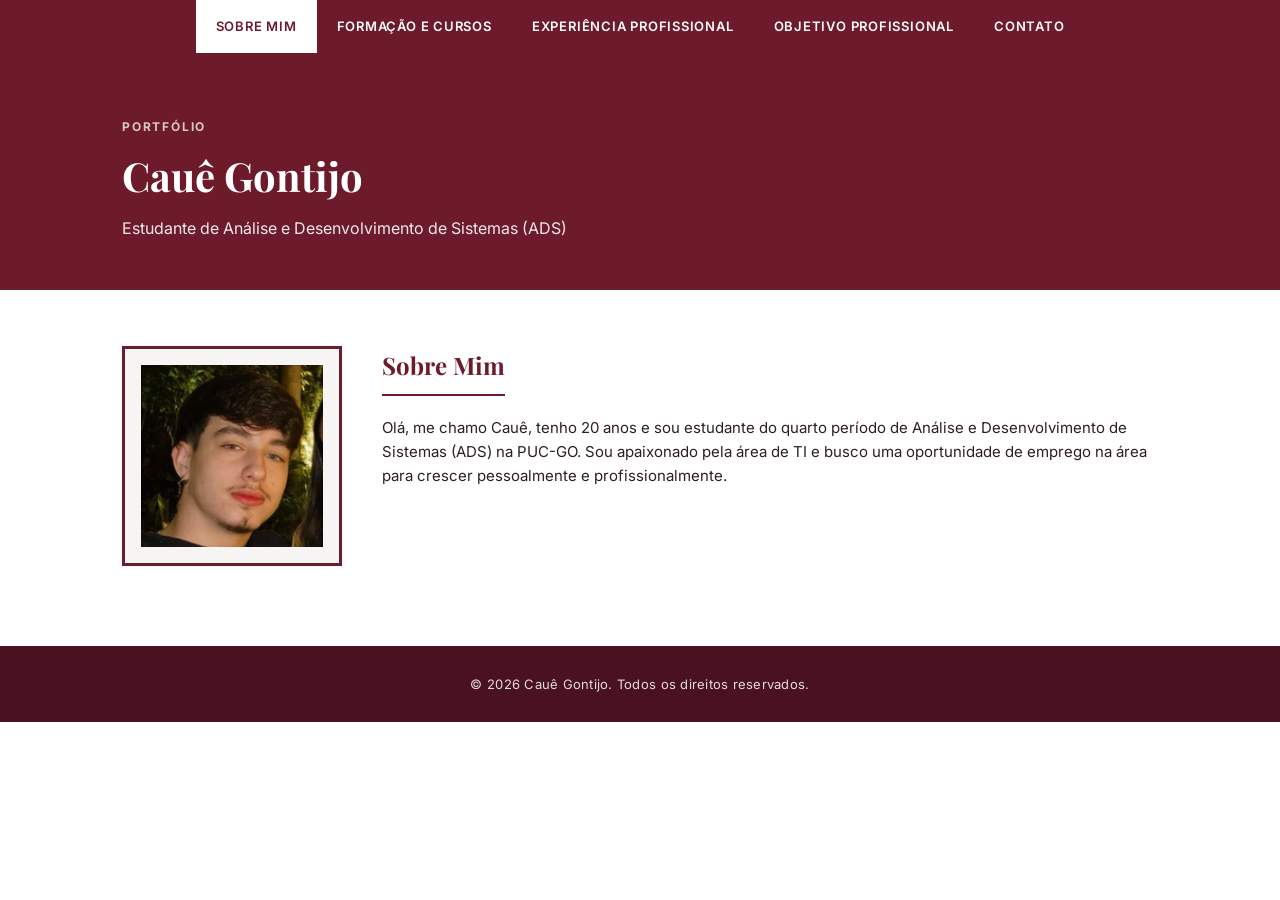
==== index.html @ 658b2174 "Primeira versão do portfólio Site estático com as páginas Sobre Mim, Formação e Cursos, Experiência " ====
<!DOCTYPE html>
<html lang="pt-br">
<head>
  <meta charset="UTF-8">
  <meta name="viewport" content="width=device-width, initial-scale=1.0">
  <title>Cauê Gontijo — Portfólio</title>
  <link rel="preconnect" href="https://fonts.googleapis.com">
  <link href="https://fonts.googleapis.com/css2?family=Playfair+Display:wght@600;700&family=Inter:wght@400;500;600;700&display=swap" rel="stylesheet">
  <link rel="stylesheet" href="css/style.css">
</head>
<body data-page="sobre">

  <header class="site-header">
    <nav class="nav-bar">
      <ul class="nav-menu">
        <li><a href="index.html" data-page="sobre">Sobre Mim</a></li>
        <li><a href="formacao.html" data-page="formacao">Formação e Cursos</a></li>
        <li><a href="experiencia.html" data-page="experiencia">Experiência Profissional</a></li>
        <li><a href="objetivo.html" data-page="objetivo">Objetivo Profissional</a></li>
        <li><a href="contato.html" data-page="contato">Contato</a></li>
      </ul>
    </nav>
  </header>

  <section class="page-hero">
    <div class="container">
      <span class="eyebrow">Portfólio</span>
      <h1 data-nome>Cauê Gontijo</h1>
      <p class="lead" id="hero-cargo"></p>
    </div>
  </section>

  <main>
    <div class="container">
      <section>
        <div class="about-layout">
          <div class="photo-frame" id="foto-frame">Sua foto aqui</div>
          <div>
            <h2 class="section-title">Sobre Mim</h2>
            <p class="card-desc" id="sobre-texto"></p>
          </div>
        </div>
      </section>
    </div>
  </main>

  <footer class="site-footer">
    <div class="container">
      &copy; <span id="year"></span> <span data-nome>Cauê Gontijo</span>. Todos os direitos reservados.
    </div>
  </footer>

  <script src="js/data.js"></script>
  <script src="js/main.js"></script>
</body>
</html>
---- css/style.css ----
/* ---------------------------------------------------------------------- */
/* Reset & variáveis                                                      */
/* ---------------------------------------------------------------------- */
:root {
  --vinho: #6d1b2b;
  --vinho-escuro: #4a1220;
  --vinho-claro: #8f3245;
  --branco: #ffffff;
  --off-white: #f7f4f4;
  --cinza-texto: #2b1f21;
  --cinza-medio: #6b5d5f;
  --borda: #e4dcdd;
}

* {
  margin: 0;
  padding: 0;
  box-sizing: border-box;
}

html {
  scroll-behavior: smooth;
}

body {
  font-family: "Inter", "Segoe UI", Arial, sans-serif;
  color: var(--cinza-texto);
  background: var(--branco);
  line-height: 1.6;
}

h1, h2, h3 {
  font-family: "Playfair Display", Georgia, serif;
}

a {
  color: inherit;
  text-decoration: none;
}

img {
  max-width: 100%;
  display: block;
}

.container {
  max-width: 1100px;
  margin: 0 auto;
  padding: 0 32px;
}

/* ---------------------------------------------------------------------- */
/* Header / Navegação                                                    */
/* ---------------------------------------------------------------------- */
.site-header {
  position: sticky;
  top: 0;
  z-index: 100;
}

.nav-bar {
  background: var(--vinho);
}

.nav-menu {
  list-style: none;
  display: flex;
  justify-content: center;
  flex-wrap: wrap;
  max-width: 1100px;
  margin: 0 auto;
}

.nav-menu a {
  display: block;
  padding: 16px 20px;
  font-size: 13px;
  font-weight: 600;
  text-transform: uppercase;
  letter-spacing: 0.06em;
  color: var(--branco);
  transition: background 0.15s ease, color 0.15s ease;
}

.nav-menu a:hover {
  background: var(--vinho-escuro);
}

.nav-menu a.active {
  background: var(--branco);
  color: var(--vinho);
}

/* ---------------------------------------------------------------------- */
/* Hero / seções gerais                                                   */
/* ---------------------------------------------------------------------- */
.page-hero {
  background: var(--vinho);
  color: var(--branco);
  padding: 64px 0 48px;
}

.page-hero .container {
  display: flex;
  flex-direction: column;
  gap: 8px;
}

.eyebrow {
  text-transform: uppercase;
  letter-spacing: 0.15em;
  font-size: 12px;
  font-weight: 700;
  color: rgba(255, 255, 255, 0.75);
}

.page-hero h1 {
  font-size: 40px;
  font-weight: 700;
}

.page-hero p.lead {
  max-width: 640px;
  color: rgba(255, 255, 255, 0.9);
  font-size: 16px;
}

main {
  padding: 56px 0 80px;
}

section + section {
  margin-top: 48px;
}

.section-title {
  font-size: 24px;
  font-weight: 700;
  color: var(--vinho);
  margin-bottom: 20px;
  padding-bottom: 10px;
  border-bottom: 2px solid var(--vinho);
  display: inline-block;
}

/* ---------------------------------------------------------------------- */
/* Cards quadrados                                                        */
/* ---------------------------------------------------------------------- */
.card {
  background: var(--off-white);
  border: 1px solid var(--borda);
  border-left: 4px solid var(--vinho);
  padding: 24px;
}

.card + .card {
  margin-top: 16px;
}

.card-title {
  font-size: 17px;
  font-weight: 700;
  color: var(--vinho-escuro);
}

.card-meta {
  font-size: 13px;
  color: var(--cinza-medio);
  text-transform: uppercase;
  letter-spacing: 0.04em;
  margin: 4px 0 10px;
}

.card-desc {
  font-size: 15px;
  color: var(--cinza-texto);
}

.grid {
  display: grid;
  grid-template-columns: repeat(auto-fit, minmax(220px, 1fr));
  gap: 16px;
}

/* ---------------------------------------------------------------------- */
/* Sobre mim - foto                                                       */
/* ---------------------------------------------------------------------- */
.about-layout {
  display: grid;
  grid-template-columns: 220px 1fr;
  gap: 40px;
  align-items: start;
}

.photo-frame {
  width: 220px;
  height: 220px;
  background: var(--off-white);
  border: 3px solid var(--vinho);
  display: flex;
  align-items: center;
  justify-content: center;
  color: var(--vinho);
  font-size: 13px;
  text-align: center;
  text-transform: uppercase;
  letter-spacing: 0.05em;
  padding: 16px;
  overflow: hidden;
}

.photo-frame img {
  width: 100%;
  height: 100%;
  object-fit: cover;
}

/* ---------------------------------------------------------------------- */
/* Skills / tags                                                          */
/* ---------------------------------------------------------------------- */
.tag-list {
  display: flex;
  flex-wrap: wrap;
  gap: 10px;
  margin-top: 16px;
}

.tag {
  background: var(--vinho);
  color: var(--branco);
  font-size: 13px;
  font-weight: 600;
  padding: 8px 16px;
  letter-spacing: 0.03em;
}

/* ---------------------------------------------------------------------- */
/* Contato                                                                 */
/* ---------------------------------------------------------------------- */
.contact-block {
  max-width: 560px;
}

.contact-info-list {
  list-style: none;
}

.contact-info-list li {
  padding: 16px 0;
  border-bottom: 1px solid var(--borda);
}

.contact-info-list .label {
  display: block;
  font-size: 12px;
  text-transform: uppercase;
  letter-spacing: 0.08em;
  color: var(--vinho);
  font-weight: 700;
  margin-bottom: 4px;
}

/* ---------------------------------------------------------------------- */
/* Footer                                                                  */
/* ---------------------------------------------------------------------- */
.site-footer {
  background: var(--vinho-escuro);
  color: rgba(255, 255, 255, 0.85);
  padding: 28px 0;
  text-align: center;
  font-size: 13px;
  letter-spacing: 0.02em;
}

/* ---------------------------------------------------------------------- */
/* Responsivo                                                             */
/* ---------------------------------------------------------------------- */
@media (max-width: 720px) {
  .about-layout {
    grid-template-columns: 1fr;
  }

  .photo-frame {
    width: 160px;
    height: 160px;
  }

  .page-hero h1 {
    font-size: 30px;
  }
}
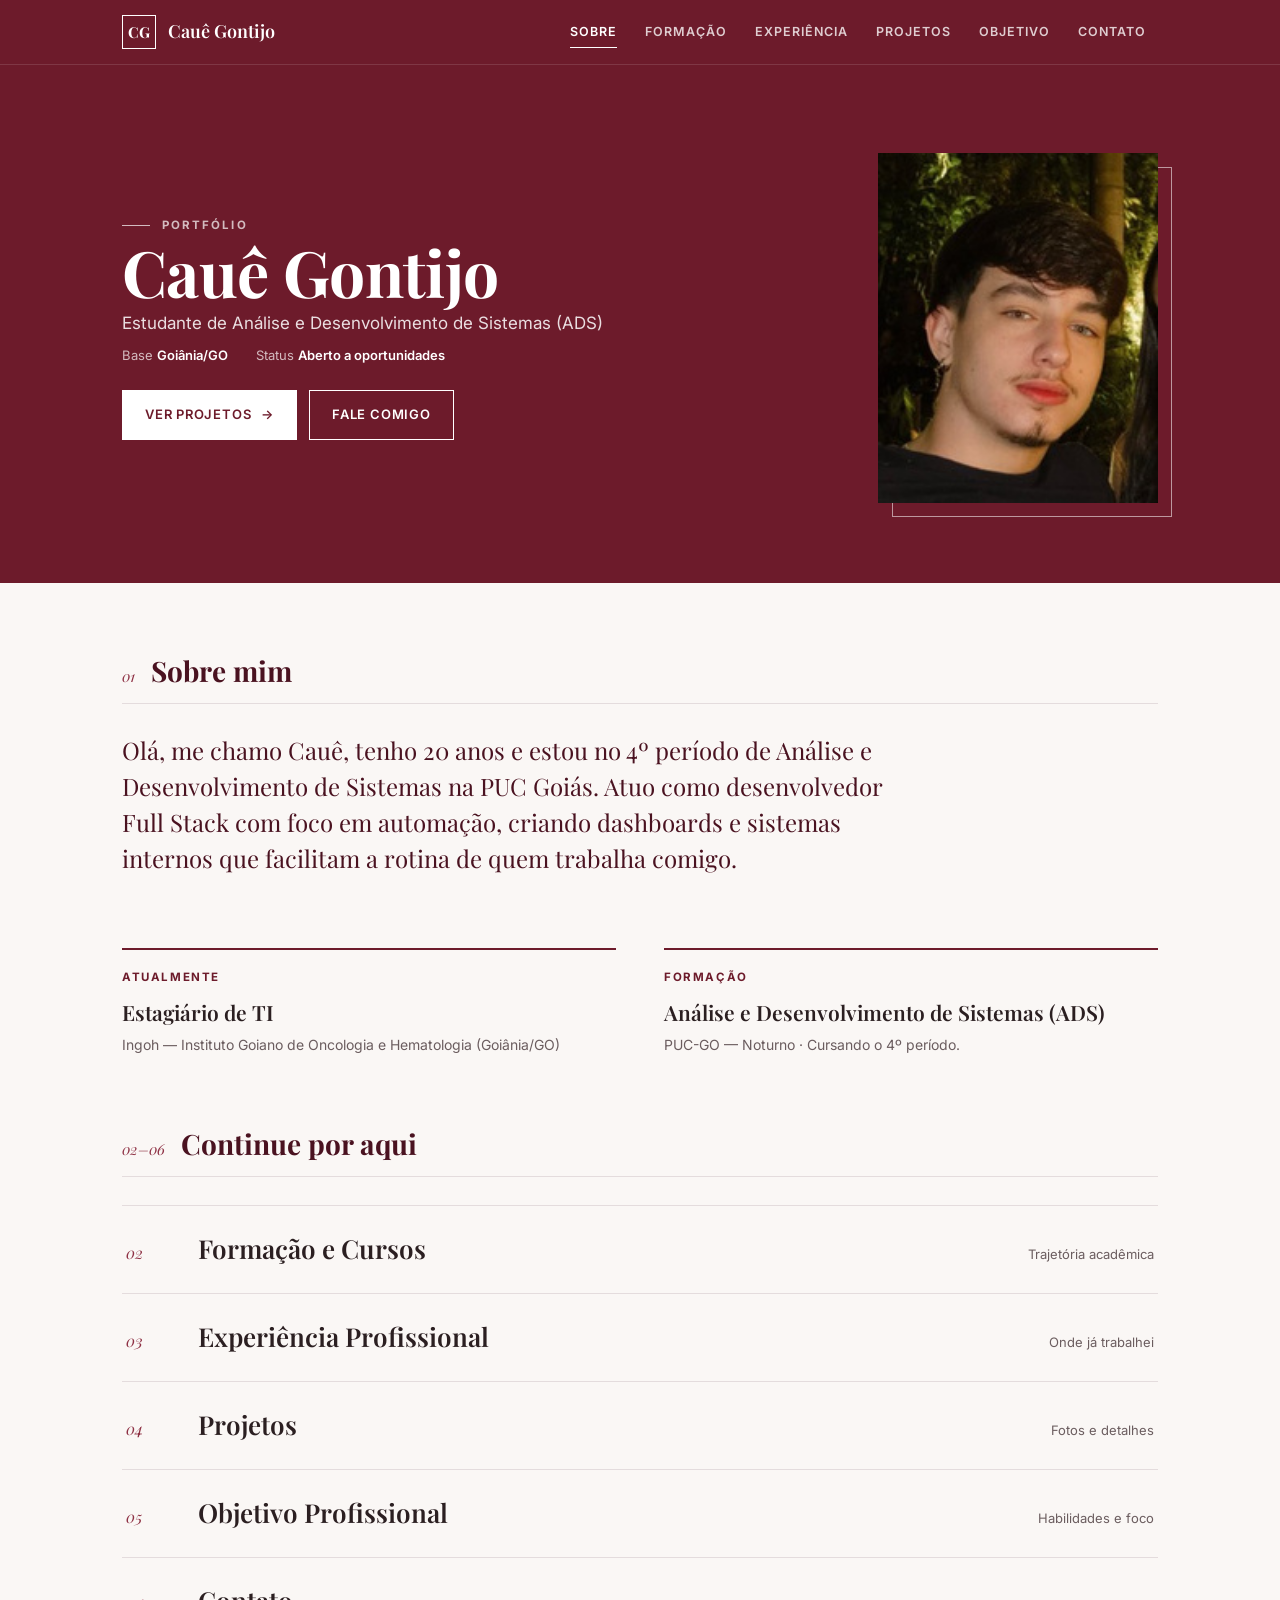
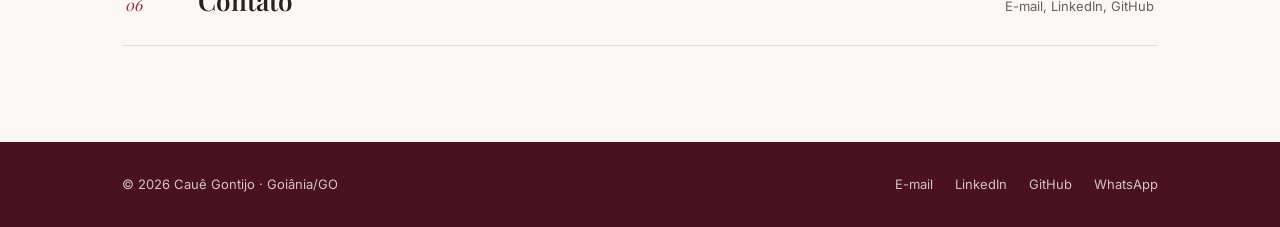
==== commit e855e681: "Novo visual do portfólio e página de projetos - Redesenho de todas as páginas com layout editorial e" ====
--- a/index.html
+++ b/index.html
@@ -4,49 +4,88 @@
   <meta charset="UTF-8">
   <meta name="viewport" content="width=device-width, initial-scale=1.0">
   <title>Cauê Gontijo — Portfólio</title>
+  <meta name="description" content="Portfólio de Cauê Gontijo, estudante de Análise e Desenvolvimento de Sistemas em Goiânia/GO.">
   <link rel="preconnect" href="https://fonts.googleapis.com">
-  <link href="https://fonts.googleapis.com/css2?family=Playfair+Display:wght@600;700&family=Inter:wght@400;500;600;700&display=swap" rel="stylesheet">
+  <link rel="preconnect" href="https://fonts.gstatic.com" crossorigin>
+  <link href="https://fonts.googleapis.com/css2?family=Playfair+Display:ital,wght@0,600;0,700;1,600&family=Inter:wght@400;500;600;700&display=swap" rel="stylesheet">
   <link rel="stylesheet" href="css/style.css">
 </head>
 <body data-page="sobre">
 
   <header class="site-header">
-    <nav class="nav-bar">
-      <ul class="nav-menu">
-        <li><a href="index.html" data-page="sobre">Sobre Mim</a></li>
-        <li><a href="formacao.html" data-page="formacao">Formação e Cursos</a></li>
-        <li><a href="experiencia.html" data-page="experiencia">Experiência Profissional</a></li>
-        <li><a href="objetivo.html" data-page="objetivo">Objetivo Profissional</a></li>
-        <li><a href="contato.html" data-page="contato">Contato</a></li>
-      </ul>
-    </nav>
+    <div class="header-inner">
+      <a href="index.html" class="brand">
+        <span class="brand-mark">CG</span>
+        <span class="brand-name" data-nome>Cauê Gontijo</span>
+      </a>
+      <button type="button" class="nav-toggle" aria-expanded="false" aria-controls="nav-menu">Menu</button>
+      <nav class="nav-bar" aria-label="Principal">
+        <ul class="nav-menu" id="nav-menu">
+          <li><a href="index.html" data-page="sobre">Sobre</a></li>
+          <li><a href="formacao.html" data-page="formacao">Formação</a></li>
+          <li><a href="experiencia.html" data-page="experiencia">Experiência</a></li>
+          <li><a href="projetos.html" data-page="projetos">Projetos</a></li>
+          <li><a href="objetivo.html" data-page="objetivo">Objetivo</a></li>
+          <li><a href="contato.html" data-page="contato">Contato</a></li>
+        </ul>
+      </nav>
+    </div>
   </header>
 
-  <section class="page-hero">
+  <section class="page-hero hero-home">
     <div class="container">
-      <span class="eyebrow">Portfólio</span>
-      <h1 data-nome>Cauê Gontijo</h1>
-      <p class="lead" id="hero-cargo"></p>
+      <div>
+        <span class="eyebrow">Portfólio</span>
+        <h1 data-nome>Cauê Gontijo</h1>
+        <p class="lead" id="hero-cargo"></p>
+        <div class="hero-meta">
+          <span>Base <strong id="hero-local">Goiânia/GO</strong></span>
+          <span>Status <strong>Aberto a oportunidades</strong></span>
+        </div>
+        <div class="hero-actions">
+          <a href="projetos.html" class="btn btn-solid">Ver projetos <span class="arrow">&rarr;</span></a>
+          <a href="contato.html" class="btn btn-ghost">Fale comigo</a>
+        </div>
+      </div>
+      <div class="photo-frame" id="foto-frame">Sua foto aqui</div>
     </div>
   </section>
 
   <main>
     <div class="container">
       <section>
-        <div class="about-layout">
-          <div class="photo-frame" id="foto-frame">Sua foto aqui</div>
-          <div>
-            <h2 class="section-title">Sobre Mim</h2>
-            <p class="card-desc" id="sobre-texto"></p>
-          </div>
+        <div class="section-head">
+          <span class="section-num">01</span>
+          <h2 class="section-title">Sobre mim</h2>
         </div>
+        <p class="prose-lg" id="sobre-texto"></p>
+      </section>
+
+      <section class="home-intro">
+        <div class="fact" id="resumo-atual"></div>
+        <div class="fact" id="resumo-formacao"></div>
+      </section>
+
+      <section>
+        <div class="section-head">
+          <span class="section-num">02–06</span>
+          <h2 class="section-title">Continue por aqui</h2>
+        </div>
+        <ul class="page-index">
+          <li><a href="formacao.html"><span class="idx">02</span><span class="name">Formação e Cursos</span><span class="hint">Trajetória acadêmica</span></a></li>
+          <li><a href="experiencia.html"><span class="idx">03</span><span class="name">Experiência Profissional</span><span class="hint">Onde já trabalhei</span></a></li>
+          <li><a href="projetos.html"><span class="idx">04</span><span class="name">Projetos</span><span class="hint">Fotos e detalhes</span></a></li>
+          <li><a href="objetivo.html"><span class="idx">05</span><span class="name">Objetivo Profissional</span><span class="hint">Habilidades e foco</span></a></li>
+          <li><a href="contato.html"><span class="idx">06</span><span class="name">Contato</span><span class="hint">E-mail, LinkedIn, GitHub</span></a></li>
+        </ul>
       </section>
     </div>
   </main>
 
   <footer class="site-footer">
     <div class="container">
-      &copy; <span id="year"></span> <span data-nome>Cauê Gontijo</span>. Todos os direitos reservados.
+      <span>&copy; <span id="year"></span> <span data-nome>Cauê Gontijo</span> &middot; Goiânia/GO</span>
+      <ul class="footer-links" id="footer-links"></ul>
     </div>
   </footer>
 
--- a/css/style.css
+++ b/css/style.css
@@ -6,10 +6,15 @@
   --vinho-escuro: #4a1220;
   --vinho-claro: #8f3245;
   --branco: #ffffff;
-  --off-white: #f7f4f4;
+  --papel: #faf7f5;
+  --off-white: #f3eeec;
   --cinza-texto: #2b1f21;
   --cinza-medio: #6b5d5f;
   --borda: #e4dcdd;
+  --escuro: #160b0e;
+
+  --serif: "Playfair Display", Georgia, serif;
+  --sans: "Inter", "Segoe UI", Arial, sans-serif;
 }
 
 * {
@@ -23,14 +28,20 @@
 }
 
 body {
-  font-family: "Inter", "Segoe UI", Arial, sans-serif;
+  font-family: var(--sans);
   color: var(--cinza-texto);
-  background: var(--branco);
-  line-height: 1.6;
+  background: var(--papel);
+  line-height: 1.65;
+  -webkit-font-smoothing: antialiased;
+}
+
+body.no-scroll {
+  overflow: hidden;
 }
 
 h1, h2, h3 {
-  font-family: "Playfair Display", Georgia, serif;
+  font-family: var(--serif);
+  line-height: 1.15;
 }
 
 a {
@@ -41,6 +52,21 @@
 img {
   max-width: 100%;
   display: block;
+}
+
+button {
+  font: inherit;
+  cursor: pointer;
+}
+
+::selection {
+  background: var(--vinho);
+  color: var(--branco);
+}
+
+:focus-visible {
+  outline: 2px solid var(--vinho-claro);
+  outline-offset: 3px;
 }
 
 .container {
@@ -56,236 +82,1158 @@
   position: sticky;
   top: 0;
   z-index: 100;
-}
-
-.nav-bar {
   background: var(--vinho);
+  border-bottom: 1px solid rgba(255, 255, 255, 0.12);
+}
+
+.header-inner {
+  max-width: 1100px;
+  margin: 0 auto;
+  padding: 0 32px;
+  display: flex;
+  align-items: center;
+  justify-content: space-between;
+  gap: 24px;
+  min-height: 64px;
+}
+
+.brand {
+  display: flex;
+  align-items: center;
+  gap: 12px;
+  color: var(--branco);
+}
+
+.brand-mark {
+  width: 34px;
+  height: 34px;
+  border: 1.5px solid var(--branco);
+  display: grid;
+  place-items: center;
+  font-family: var(--serif);
+  font-size: 15px;
+  font-weight: 700;
+  letter-spacing: 0.02em;
+}
+
+.brand-name {
+  font-family: var(--serif);
+  font-size: 18px;
+  font-weight: 600;
 }
 
 .nav-menu {
   list-style: none;
   display: flex;
-  justify-content: center;
+  gap: 4px;
+}
+
+.nav-menu a {
+  position: relative;
+  display: block;
+  padding: 20px 12px;
+  font-size: 12.5px;
+  font-weight: 600;
+  text-transform: uppercase;
+  letter-spacing: 0.08em;
+  color: rgba(255, 255, 255, 0.78);
+  transition: color 0.15s ease;
+}
+
+.nav-menu a::after {
+  content: "";
+  position: absolute;
+  left: 12px;
+  right: 12px;
+  bottom: 14px;
+  height: 1.5px;
+  background: var(--branco);
+  transform: scaleX(0);
+  transform-origin: left;
+  transition: transform 0.2s ease;
+}
+
+.nav-menu a:hover,
+.nav-menu a.active {
+  color: var(--branco);
+}
+
+.nav-menu a:hover::after,
+.nav-menu a.active::after {
+  transform: scaleX(1);
+}
+
+.nav-toggle {
+  display: none;
+  background: none;
+  border: 1px solid rgba(255, 255, 255, 0.5);
+  color: var(--branco);
+  font-size: 12px;
+  font-weight: 600;
+  letter-spacing: 0.1em;
+  text-transform: uppercase;
+  padding: 8px 14px;
+}
+
+/* ---------------------------------------------------------------------- */
+/* Hero                                                                   */
+/* ---------------------------------------------------------------------- */
+.page-hero {
+  background: var(--vinho);
+  color: var(--branco);
+  padding: 72px 0 56px;
+}
+
+.page-hero .container {
+  display: flex;
+  flex-direction: column;
+  gap: 12px;
+}
+
+.eyebrow {
+  display: flex;
+  align-items: center;
+  gap: 12px;
+  text-transform: uppercase;
+  letter-spacing: 0.18em;
+  font-size: 11.5px;
+  font-weight: 700;
+  color: rgba(255, 255, 255, 0.7);
+}
+
+.eyebrow::before {
+  content: "";
+  width: 28px;
+  height: 1px;
+  background: currentColor;
+}
+
+.page-hero h1 {
+  font-size: 46px;
+  font-weight: 700;
+  max-width: 760px;
+}
+
+.page-hero p.lead {
+  max-width: 620px;
+  color: rgba(255, 255, 255, 0.86);
+  font-size: 17px;
+}
+
+/* Hero da página inicial */
+.hero-home {
+  padding: 88px 0 80px;
+}
+
+.hero-home .container {
+  display: grid;
+  grid-template-columns: 1fr 280px;
+  gap: 64px;
+  align-items: center;
+}
+
+.hero-home h1 {
+  font-size: 64px;
+  letter-spacing: -0.01em;
+}
+
+.hero-home .lead {
+  font-size: 18px;
+}
+
+.hero-meta {
+  display: flex;
   flex-wrap: wrap;
-  max-width: 1100px;
-  margin: 0 auto;
-}
-
-.nav-menu a {
-  display: block;
-  padding: 16px 20px;
+  gap: 8px 28px;
+  margin-top: 8px;
   font-size: 13px;
-  font-weight: 600;
+  color: rgba(255, 255, 255, 0.7);
+}
+
+.hero-meta strong {
+  color: var(--branco);
+  font-weight: 600;
+}
+
+.hero-actions {
+  display: flex;
+  flex-wrap: wrap;
+  gap: 12px;
+  margin-top: 24px;
+}
+
+.btn {
+  display: inline-flex;
+  align-items: center;
+  gap: 10px;
+  padding: 13px 22px;
+  font-size: 13px;
+  font-weight: 600;
+  letter-spacing: 0.06em;
   text-transform: uppercase;
-  letter-spacing: 0.06em;
-  color: var(--branco);
+  border: 1.5px solid var(--branco);
   transition: background 0.15s ease, color 0.15s ease;
 }
 
-.nav-menu a:hover {
-  background: var(--vinho-escuro);
-}
-
-.nav-menu a.active {
+.btn-solid {
   background: var(--branco);
   color: var(--vinho);
 }
 
-/* ---------------------------------------------------------------------- */
-/* Hero / seções gerais                                                   */
-/* ---------------------------------------------------------------------- */
-.page-hero {
-  background: var(--vinho);
-  color: var(--branco);
-  padding: 64px 0 48px;
-}
-
-.page-hero .container {
-  display: flex;
-  flex-direction: column;
-  gap: 8px;
-}
-
-.eyebrow {
-  text-transform: uppercase;
-  letter-spacing: 0.15em;
-  font-size: 12px;
-  font-weight: 700;
-  color: rgba(255, 255, 255, 0.75);
-}
-
-.page-hero h1 {
-  font-size: 40px;
-  font-weight: 700;
-}
-
-.page-hero p.lead {
-  max-width: 640px;
-  color: rgba(255, 255, 255, 0.9);
-  font-size: 16px;
-}
-
-main {
-  padding: 56px 0 80px;
-}
-
-section + section {
-  margin-top: 48px;
-}
-
-.section-title {
-  font-size: 24px;
-  font-weight: 700;
+.btn-solid:hover {
+  background: transparent;
+  color: var(--branco);
+}
+
+.btn-ghost {
+  color: var(--branco);
+}
+
+.btn-ghost:hover {
+  background: var(--branco);
   color: var(--vinho);
-  margin-bottom: 20px;
-  padding-bottom: 10px;
-  border-bottom: 2px solid var(--vinho);
-  display: inline-block;
-}
-
-/* ---------------------------------------------------------------------- */
-/* Cards quadrados                                                        */
-/* ---------------------------------------------------------------------- */
-.card {
-  background: var(--off-white);
-  border: 1px solid var(--borda);
-  border-left: 4px solid var(--vinho);
-  padding: 24px;
-}
-
-.card + .card {
-  margin-top: 16px;
-}
-
-.card-title {
-  font-size: 17px;
-  font-weight: 700;
-  color: var(--vinho-escuro);
-}
-
-.card-meta {
-  font-size: 13px;
-  color: var(--cinza-medio);
-  text-transform: uppercase;
-  letter-spacing: 0.04em;
-  margin: 4px 0 10px;
-}
-
-.card-desc {
-  font-size: 15px;
-  color: var(--cinza-texto);
-}
-
-.grid {
-  display: grid;
-  grid-template-columns: repeat(auto-fit, minmax(220px, 1fr));
-  gap: 16px;
-}
-
-/* ---------------------------------------------------------------------- */
-/* Sobre mim - foto                                                       */
-/* ---------------------------------------------------------------------- */
-.about-layout {
-  display: grid;
-  grid-template-columns: 220px 1fr;
-  gap: 40px;
-  align-items: start;
-}
-
+}
+
+.btn .arrow {
+  transition: transform 0.2s ease;
+}
+
+.btn:hover .arrow {
+  transform: translateX(3px);
+}
+
+/* Foto com moldura deslocada */
 .photo-frame {
-  width: 220px;
-  height: 220px;
-  background: var(--off-white);
-  border: 3px solid var(--vinho);
+  position: relative;
+  width: 100%;
+  aspect-ratio: 4 / 5;
+  background: var(--vinho-escuro);
+  color: rgba(255, 255, 255, 0.7);
   display: flex;
   align-items: center;
   justify-content: center;
-  color: var(--vinho);
-  font-size: 13px;
-  text-align: center;
+  font-size: 12px;
   text-transform: uppercase;
-  letter-spacing: 0.05em;
-  padding: 16px;
-  overflow: hidden;
+  letter-spacing: 0.08em;
+}
+
+.photo-frame::before {
+  content: "";
+  position: absolute;
+  inset: 0;
+  border: 1.5px solid rgba(255, 255, 255, 0.55);
+  transform: translate(14px, 14px);
+  pointer-events: none;
 }
 
 .photo-frame img {
+  position: relative;
   width: 100%;
   height: 100%;
   object-fit: cover;
 }
 
 /* ---------------------------------------------------------------------- */
-/* Skills / tags                                                          */
-/* ---------------------------------------------------------------------- */
+/* Seções gerais                                                          */
+/* ---------------------------------------------------------------------- */
+main {
+  padding: 72px 0 96px;
+}
+
+section + section {
+  margin-top: 72px;
+}
+
+.section-head {
+  display: flex;
+  align-items: baseline;
+  gap: 16px;
+  margin-bottom: 28px;
+  padding-bottom: 14px;
+  border-bottom: 1px solid var(--borda);
+}
+
+.section-num {
+  font-family: var(--serif);
+  font-size: 15px;
+  font-style: italic;
+  color: var(--vinho-claro);
+}
+
+.section-title {
+  font-size: 28px;
+  font-weight: 700;
+  color: var(--vinho-escuro);
+}
+
+.section-head .section-note {
+  margin-left: auto;
+  font-size: 13px;
+  color: var(--cinza-medio);
+}
+
+.prose {
+  font-size: 17px;
+  max-width: 680px;
+  color: var(--cinza-texto);
+}
+
+.prose-lg {
+  font-family: var(--serif);
+  font-size: 24px;
+  line-height: 1.5;
+  max-width: 760px;
+  color: var(--vinho-escuro);
+}
+
+/* ---------------------------------------------------------------------- */
+/* Página inicial                                                         */
+/* ---------------------------------------------------------------------- */
+.home-intro {
+  display: grid;
+  grid-template-columns: 1fr 1fr;
+  gap: 48px;
+}
+
+.fact {
+  border-top: 2px solid var(--vinho);
+  padding-top: 18px;
+}
+
+.fact-label {
+  font-size: 11.5px;
+  font-weight: 700;
+  letter-spacing: 0.14em;
+  text-transform: uppercase;
+  color: var(--vinho);
+}
+
+.fact-title {
+  font-family: var(--serif);
+  font-size: 21px;
+  font-weight: 600;
+  margin: 8px 0 4px;
+  color: var(--cinza-texto);
+}
+
+.fact-sub {
+  font-size: 14px;
+  color: var(--cinza-medio);
+}
+
+.page-index {
+  list-style: none;
+  border-top: 1px solid var(--borda);
+}
+
+.page-index a {
+  display: grid;
+  grid-template-columns: 56px 1fr auto;
+  align-items: baseline;
+  gap: 16px;
+  padding: 22px 4px;
+  border-bottom: 1px solid var(--borda);
+  transition: padding 0.2s ease, color 0.2s ease;
+}
+
+.page-index .idx {
+  font-family: var(--serif);
+  font-style: italic;
+  color: var(--vinho-claro);
+}
+
+.page-index .name {
+  font-family: var(--serif);
+  font-size: 26px;
+  font-weight: 600;
+}
+
+.page-index .hint {
+  font-size: 13px;
+  color: var(--cinza-medio);
+}
+
+.page-index a:hover {
+  padding-left: 14px;
+  color: var(--vinho);
+}
+
+/* ---------------------------------------------------------------------- */
+/* Linha do tempo (formação / experiência)                                */
+/* ---------------------------------------------------------------------- */
+.timeline {
+  list-style: none;
+}
+
+.timeline-item {
+  display: grid;
+  grid-template-columns: 200px 1fr;
+  gap: 40px;
+  padding: 28px 0;
+  border-bottom: 1px solid var(--borda);
+}
+
+.timeline-item:first-child {
+  padding-top: 0;
+}
+
+.timeline-date {
+  font-size: 13px;
+  color: var(--cinza-medio);
+  letter-spacing: 0.02em;
+  padding-top: 4px;
+}
+
+.badge {
+  display: inline-block;
+  margin-top: 8px;
+  padding: 3px 9px;
+  font-size: 10.5px;
+  font-weight: 700;
+  letter-spacing: 0.12em;
+  text-transform: uppercase;
+  color: var(--vinho);
+  border: 1px solid var(--vinho);
+}
+
+.timeline-title {
+  font-family: var(--serif);
+  font-size: 22px;
+  font-weight: 600;
+  color: var(--vinho-escuro);
+}
+
+.timeline-place {
+  font-size: 14.5px;
+  font-weight: 500;
+  color: var(--cinza-texto);
+  margin: 4px 0 10px;
+}
+
+.timeline-desc {
+  font-size: 15px;
+  color: var(--cinza-medio);
+  max-width: 600px;
+}
+
+/* ---------------------------------------------------------------------- */
+/* Objetivo / habilidades                                                 */
+/* ---------------------------------------------------------------------- */
+.skills-layout {
+  display: grid;
+  grid-template-columns: 1.4fr 1fr;
+  gap: 56px;
+}
+
+.skills-col h3 {
+  font-family: var(--sans);
+  font-size: 11.5px;
+  font-weight: 700;
+  letter-spacing: 0.14em;
+  text-transform: uppercase;
+  color: var(--vinho);
+  margin-bottom: 12px;
+}
+
+.skill-list {
+  list-style: none;
+}
+
+.skill-list li {
+  display: flex;
+  align-items: baseline;
+  gap: 10px;
+  padding: 11px 0;
+  font-size: 15.5px;
+}
+
+.skill-list .leader {
+  flex: 1;
+  border-bottom: 1px dotted #c9bcbe;
+  transform: translateY(-4px);
+}
+
+.skill-list .level {
+  font-size: 12.5px;
+  color: var(--cinza-medio);
+}
+
 .tag-list {
   display: flex;
   flex-wrap: wrap;
-  gap: 10px;
-  margin-top: 16px;
+  gap: 8px;
 }
 
 .tag {
-  background: var(--vinho);
-  color: var(--branco);
-  font-size: 13px;
-  font-weight: 600;
-  padding: 8px 16px;
-  letter-spacing: 0.03em;
-}
-
-/* ---------------------------------------------------------------------- */
-/* Contato                                                                 */
-/* ---------------------------------------------------------------------- */
-.contact-block {
-  max-width: 560px;
+  font-size: 14px;
+  font-weight: 500;
+  padding: 7px 14px;
+  border: 1px solid var(--vinho);
+  color: var(--vinho);
+}
+
+/* ---------------------------------------------------------------------- */
+/* Contato                                                                */
+/* ---------------------------------------------------------------------- */
+.contact-lead {
+  font-family: var(--serif);
+  font-size: 34px;
+  font-weight: 600;
+  color: var(--vinho-escuro);
+  max-width: 720px;
+  margin-bottom: 12px;
+}
+
+.contact-mail {
+  display: inline-block;
+  font-size: 20px;
+  color: var(--vinho);
+  border-bottom: 1.5px solid currentColor;
+  margin-bottom: 48px;
+  word-break: break-all;
+}
+
+.contact-mail:hover {
+  color: var(--vinho-escuro);
 }
 
 .contact-info-list {
   list-style: none;
+  max-width: 760px;
+  border-top: 1px solid var(--borda);
 }
 
 .contact-info-list li {
-  padding: 16px 0;
+  display: grid;
+  grid-template-columns: 160px 1fr;
+  gap: 24px;
+  padding: 18px 0;
   border-bottom: 1px solid var(--borda);
+  font-size: 15.5px;
 }
 
 .contact-info-list .label {
-  display: block;
-  font-size: 12px;
+  font-size: 11.5px;
   text-transform: uppercase;
-  letter-spacing: 0.08em;
+  letter-spacing: 0.14em;
   color: var(--vinho);
   font-weight: 700;
-  margin-bottom: 4px;
-}
-
-/* ---------------------------------------------------------------------- */
-/* Footer                                                                  */
+  padding-top: 3px;
+}
+
+.contact-info-list a {
+  word-break: break-word;
+  border-bottom: 1px solid transparent;
+  transition: border-color 0.15s ease, color 0.15s ease;
+}
+
+.contact-info-list a:hover {
+  color: var(--vinho);
+  border-color: currentColor;
+}
+
+/* ---------------------------------------------------------------------- */
+/* Projetos                                                               */
+/* ---------------------------------------------------------------------- */
+.projects-grid {
+  display: grid;
+  grid-template-columns: repeat(3, 1fr);
+  gap: 48px 32px;
+}
+
+.project-card {
+  display: flex;
+  flex-direction: column;
+  text-align: left;
+  background: none;
+  border: 0;
+  padding: 0;
+  color: inherit;
+}
+
+.project-cover {
+  position: relative;
+  width: 100%;
+  aspect-ratio: 4 / 3;
+  overflow: hidden;
+  background: var(--off-white);
+}
+
+.project-cover img {
+  width: 100%;
+  height: 100%;
+  object-fit: cover;
+  transition: transform 0.5s ease;
+}
+
+.project-cover .open-hint {
+  position: absolute;
+  left: 0;
+  right: 0;
+  bottom: 0;
+  padding: 12px 16px;
+  font-size: 12px;
+  font-weight: 600;
+  letter-spacing: 0.1em;
+  text-transform: uppercase;
+  color: var(--branco);
+  background: var(--vinho);
+  transform: translateY(100%);
+  transition: transform 0.25s ease;
+}
+
+.project-card:hover .project-cover img,
+.project-card:focus-visible .project-cover img {
+  transform: scale(1.04);
+}
+
+.project-card:hover .open-hint,
+.project-card:focus-visible .open-hint {
+  transform: translateY(0);
+}
+
+.project-info {
+  display: grid;
+  grid-template-columns: auto 1fr;
+  gap: 4px 14px;
+  padding-top: 16px;
+}
+
+.project-num {
+  grid-row: span 2;
+  font-family: var(--serif);
+  font-style: italic;
+  color: var(--vinho-claro);
+  padding-top: 2px;
+}
+
+.project-title {
+  font-family: var(--serif);
+  font-size: 21px;
+  font-weight: 600;
+  color: var(--cinza-texto);
+  transition: color 0.15s ease;
+}
+
+.project-card:hover .project-title {
+  color: var(--vinho);
+}
+
+.project-meta {
+  font-size: 13px;
+  color: var(--cinza-medio);
+}
+
+/* Espaço reservado enquanto não há foto */
+.placeholder {
+  width: 100%;
+  height: 100%;
+  display: flex;
+  align-items: center;
+  justify-content: center;
+  font-size: 11.5px;
+  font-weight: 600;
+  letter-spacing: 0.14em;
+  text-transform: uppercase;
+  color: var(--cinza-medio);
+  background:
+    repeating-linear-gradient(135deg, transparent 0 11px, rgba(109, 27, 43, 0.06) 11px 12px),
+    var(--off-white);
+}
+
+.empty-note {
+  font-size: 15px;
+  color: var(--cinza-medio);
+}
+
+/* ---------------------------------------------------------------------- */
+/* Book de fotos (visualizador)                                           */
+/* ---------------------------------------------------------------------- */
+.book {
+  position: fixed;
+  inset: 0;
+  z-index: 200;
+  display: grid;
+  grid-template-columns: 320px 1fr;
+  background: var(--escuro);
+  color: var(--branco);
+  opacity: 0;
+  transition: opacity 0.25s ease;
+}
+
+.book[hidden] {
+  display: none;
+}
+
+.book.is-open {
+  opacity: 1;
+}
+
+.book-side {
+  display: flex;
+  flex-direction: column;
+  gap: 14px;
+  padding: 40px 32px;
+  border-right: 1px solid rgba(255, 255, 255, 0.08);
+  overflow-y: auto;
+}
+
+.book-cat {
+  font-size: 11px;
+  font-weight: 700;
+  letter-spacing: 0.16em;
+  text-transform: uppercase;
+  color: #d9a3ae;
+}
+
+.book-title {
+  font-size: 30px;
+  font-weight: 600;
+}
+
+.book-desc {
+  font-size: 14.5px;
+  color: rgba(255, 255, 255, 0.72);
+}
+
+.book-count {
+  margin-top: auto;
+  font-family: var(--serif);
+  font-size: 15px;
+  color: rgba(255, 255, 255, 0.6);
+}
+
+.book-count strong {
+  font-size: 32px;
+  font-weight: 600;
+  color: var(--branco);
+}
+
+.book-main {
+  position: relative;
+  display: grid;
+  grid-template-rows: 1fr auto;
+  min-width: 0;
+  min-height: 0;
+}
+
+.book-close {
+  position: absolute;
+  top: 20px;
+  right: 24px;
+  z-index: 2;
+  background: none;
+  border: 1px solid rgba(255, 255, 255, 0.35);
+  color: var(--branco);
+  font-size: 12px;
+  font-weight: 600;
+  letter-spacing: 0.1em;
+  text-transform: uppercase;
+  padding: 8px 14px;
+  transition: background 0.15s ease, color 0.15s ease;
+}
+
+.book-close:hover {
+  background: var(--branco);
+  color: var(--escuro);
+}
+
+.book-stage {
+  position: relative;
+  display: flex;
+  align-items: center;
+  justify-content: center;
+  padding: 72px 88px 24px;
+  min-height: 0;
+}
+
+.book-figure {
+  display: flex;
+  flex-direction: column;
+  align-items: center;
+  gap: 14px;
+  width: 100%;
+  height: 100%;
+  min-height: 0;
+}
+
+.book-frame {
+  flex: 1;
+  width: 100%;
+  min-height: 0;
+  display: flex;
+  align-items: center;
+  justify-content: center;
+  transition: opacity 0.2s ease;
+}
+
+.book-frame.is-changing {
+  opacity: 0;
+}
+
+.book-frame img {
+  max-width: 100%;
+  max-height: 100%;
+  object-fit: contain;
+  box-shadow: 0 20px 50px rgba(0, 0, 0, 0.45);
+}
+
+.book-frame .placeholder {
+  max-width: 760px;
+  aspect-ratio: 4 / 3;
+  height: auto;
+  color: rgba(255, 255, 255, 0.45);
+  background:
+    repeating-linear-gradient(135deg, transparent 0 11px, rgba(255, 255, 255, 0.04) 11px 12px),
+    #23161a;
+}
+
+.book-caption {
+  min-height: 22px;
+  font-size: 14px;
+  color: rgba(255, 255, 255, 0.7);
+  text-align: center;
+}
+
+.book-nav {
+  position: absolute;
+  top: 50%;
+  transform: translateY(-50%);
+  width: 48px;
+  height: 48px;
+  display: grid;
+  place-items: center;
+  background: none;
+  border: 1px solid rgba(255, 255, 255, 0.25);
+  color: var(--branco);
+  font-size: 22px;
+  line-height: 1;
+  transition: background 0.15s ease, border-color 0.15s ease;
+}
+
+.book-nav:hover:not(:disabled) {
+  background: var(--vinho);
+  border-color: var(--vinho);
+}
+
+.book-nav:disabled {
+  opacity: 0.25;
+  cursor: default;
+}
+
+.book-nav.prev {
+  left: 24px;
+}
+
+.book-nav.next {
+  right: 24px;
+}
+
+.book-thumbs {
+  display: flex;
+  gap: 8px;
+  padding: 16px 24px 24px;
+  overflow-x: auto;
+  scrollbar-width: thin;
+}
+
+.book-thumb {
+  flex: 0 0 auto;
+  width: 84px;
+  height: 60px;
+  padding: 0;
+  border: 2px solid transparent;
+  background: #23161a;
+  opacity: 0.5;
+  overflow: hidden;
+  transition: opacity 0.15s ease, border-color 0.15s ease;
+}
+
+.book-thumb img {
+  width: 100%;
+  height: 100%;
+  object-fit: cover;
+}
+
+.book-thumb span {
+  font-size: 11px;
+  color: rgba(255, 255, 255, 0.6);
+}
+
+.book-thumb:hover {
+  opacity: 0.85;
+}
+
+.book-thumb.active {
+  opacity: 1;
+  border-color: var(--branco);
+}
+
+/* ---------------------------------------------------------------------- */
+/* Footer                                                                 */
 /* ---------------------------------------------------------------------- */
 .site-footer {
   background: var(--vinho-escuro);
-  color: rgba(255, 255, 255, 0.85);
-  padding: 28px 0;
-  text-align: center;
+  color: rgba(255, 255, 255, 0.75);
+  padding: 32px 0;
   font-size: 13px;
-  letter-spacing: 0.02em;
+}
+
+.site-footer .container {
+  display: flex;
+  flex-wrap: wrap;
+  justify-content: space-between;
+  gap: 12px 24px;
+}
+
+.footer-links {
+  display: flex;
+  flex-wrap: wrap;
+  gap: 8px 22px;
+  list-style: none;
+}
+
+.footer-links a:hover {
+  color: var(--branco);
+  text-decoration: underline;
+  text-underline-offset: 3px;
 }
 
 /* ---------------------------------------------------------------------- */
 /* Responsivo                                                             */
 /* ---------------------------------------------------------------------- */
+@media (max-width: 960px) {
+  .projects-grid {
+    grid-template-columns: repeat(2, 1fr);
+  }
+
+  .hero-home .container {
+    grid-template-columns: 1fr 220px;
+    gap: 40px;
+  }
+
+  .hero-home h1 {
+    font-size: 52px;
+  }
+
+  .book {
+    grid-template-columns: 1fr;
+    grid-template-rows: auto 1fr;
+  }
+
+  .book-side {
+    padding: 20px 120px 16px 24px;
+    gap: 6px;
+    border-right: 0;
+    border-bottom: 1px solid rgba(255, 255, 255, 0.08);
+    max-height: 30vh;
+  }
+
+  .book-title {
+    font-size: 22px;
+  }
+
+  .book-desc {
+    display: -webkit-box;
+    -webkit-line-clamp: 2;
+    -webkit-box-orient: vertical;
+    overflow: hidden;
+  }
+
+  .book-count {
+    margin-top: 4px;
+  }
+
+  .book-count strong {
+    font-size: 20px;
+  }
+
+  .book-main {
+    position: static;
+  }
+
+  .book-stage {
+    padding: 24px 72px 12px;
+  }
+}
+
+@media (max-width: 860px) {
+  .header-inner {
+    flex-wrap: wrap;
+  }
+
+  .nav-toggle {
+    display: block;
+  }
+
+  .nav-bar {
+    display: none;
+    width: 100%;
+    padding-bottom: 12px;
+  }
+
+  .nav-bar.open {
+    display: block;
+  }
+
+  .nav-menu {
+    flex-direction: column;
+    gap: 0;
+  }
+
+  .nav-menu a {
+    padding: 12px 0;
+    border-top: 1px solid rgba(255, 255, 255, 0.1);
+  }
+
+  .nav-menu a::after {
+    display: none;
+  }
+
+  .nav-menu a.active {
+    padding-left: 12px;
+    border-left: 2px solid var(--branco);
+  }
+}
+
 @media (max-width: 720px) {
-  .about-layout {
+  .container,
+  .header-inner {
+    padding: 0 16px;
+  }
+
+  .page-hero {
+    padding: 48px 0 40px;
+  }
+
+  .page-hero h1 {
+    font-size: 34px;
+  }
+
+  .hero-home .container {
     grid-template-columns: 1fr;
-  }
-
-  .photo-frame {
-    width: 160px;
-    height: 160px;
-  }
-
-  .page-hero h1 {
-    font-size: 30px;
-  }
-}
+    gap: 40px;
+  }
+
+  .hero-home h1 {
+    font-size: 42px;
+  }
+
+  .hero-home .photo-frame {
+    max-width: 220px;
+    order: -1;
+  }
+
+  main {
+    padding: 48px 0 72px;
+  }
+
+  section + section {
+    margin-top: 56px;
+  }
+
+  .section-title {
+    font-size: 24px;
+  }
+
+  .section-head .section-note {
+    display: none;
+  }
+
+  .prose-lg {
+    font-size: 20px;
+  }
+
+  .home-intro,
+  .skills-layout {
+    grid-template-columns: 1fr;
+    gap: 36px;
+  }
+
+  .page-index a {
+    grid-template-columns: 40px 1fr;
+  }
+
+  .page-index .hint {
+    display: none;
+  }
+
+  .page-index .name {
+    font-size: 22px;
+  }
+
+  .timeline-item {
+    grid-template-columns: 1fr;
+    gap: 8px;
+  }
+
+  .contact-lead {
+    font-size: 26px;
+  }
+
+  .contact-info-list li {
+    grid-template-columns: 1fr;
+    gap: 4px;
+  }
+
+  .projects-grid {
+    grid-template-columns: 1fr;
+    gap: 40px;
+  }
+
+  .project-cover .open-hint {
+    transform: none;
+  }
+
+  .book-side {
+    padding: 16px 110px 12px 16px;
+  }
+
+  .book-close {
+    top: 16px;
+    right: 16px;
+  }
+
+  .book-stage {
+    padding: 16px 16px 8px;
+  }
+
+  .book-caption {
+    padding: 0 52px;
+  }
+
+  .book-nav {
+    top: auto;
+    bottom: 0;
+    transform: none;
+    width: 42px;
+    height: 42px;
+    background: rgba(22, 11, 14, 0.7);
+  }
+
+  .book-nav.prev {
+    left: 16px;
+  }
+
+  .book-nav.next {
+    right: 16px;
+  }
+
+  .book-thumbs {
+    padding: 12px 16px 16px;
+  }
+
+  .book-thumb {
+    width: 64px;
+    height: 48px;
+  }
+}
+
+@media (prefers-reduced-motion: reduce) {
+  *,
+  *::before,
+  *::after {
+    transition: none !important;
+    scroll-behavior: auto !important;
+  }
+}
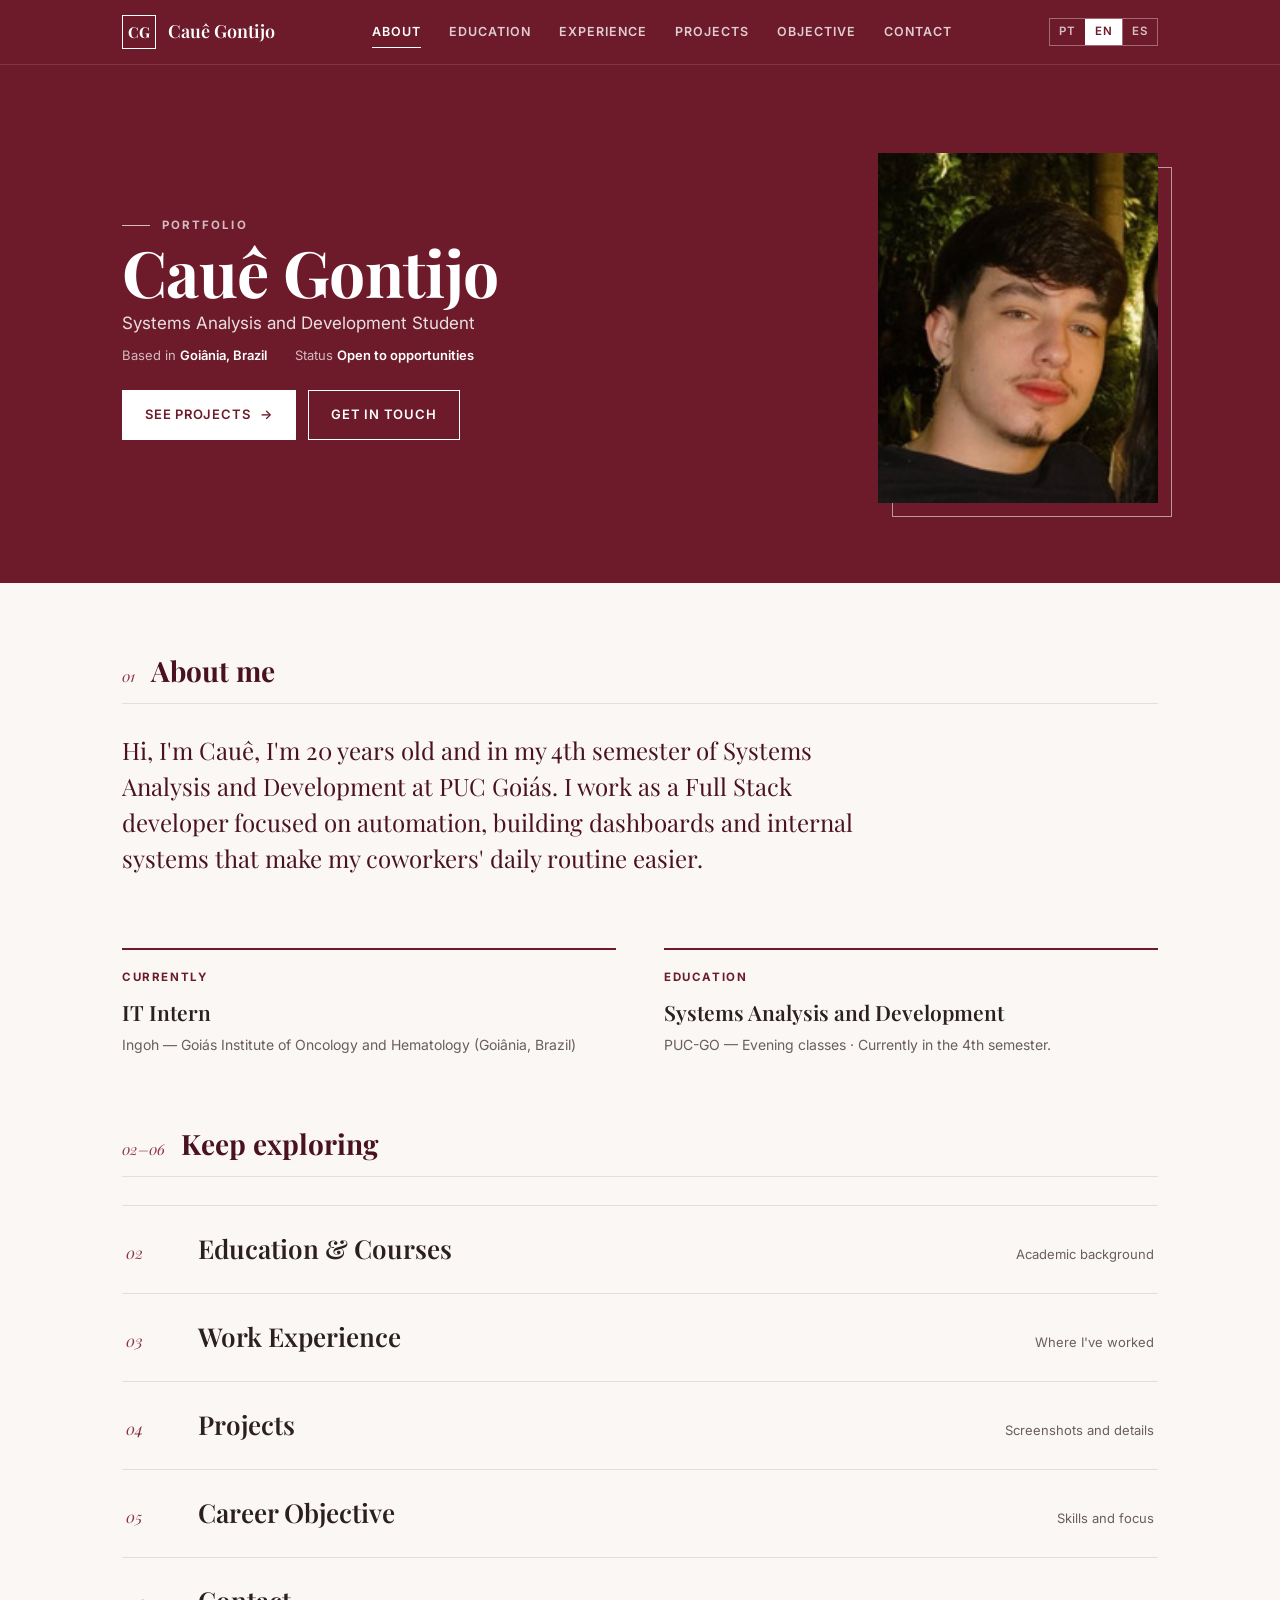
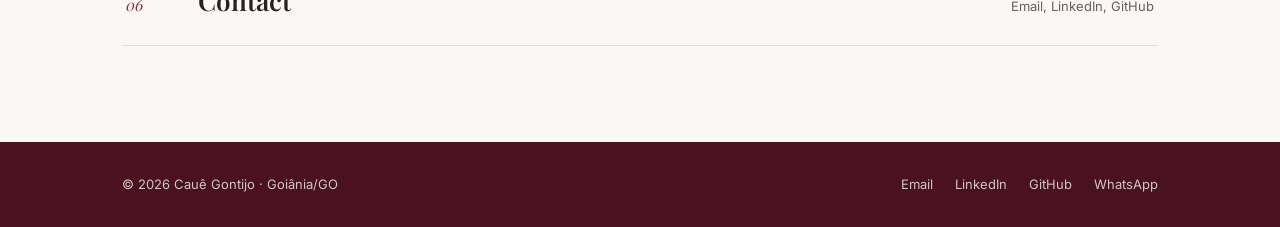
==== commit 384507d4: "Seletor de idioma: português, inglês e espanhol Co-Authored-By: Claude Opus 5.5 <noreply@anthropic.c" ====
--- a/index.html
+++ b/index.html
@@ -18,15 +18,14 @@
         <span class="brand-mark">CG</span>
         <span class="brand-name" data-nome>Cauê Gontijo</span>
       </a>
-      <button type="button" class="nav-toggle" aria-expanded="false" aria-controls="nav-menu">Menu</button>
-      <nav class="nav-bar" aria-label="Principal">
+      <nav class="nav-bar" aria-label="Principal" data-i18n-aria="nav.aria">
         <ul class="nav-menu" id="nav-menu">
-          <li><a href="index.html" data-page="sobre">Sobre</a></li>
-          <li><a href="formacao.html" data-page="formacao">Formação</a></li>
-          <li><a href="experiencia.html" data-page="experiencia">Experiência</a></li>
-          <li><a href="projetos.html" data-page="projetos">Projetos</a></li>
-          <li><a href="objetivo.html" data-page="objetivo">Objetivo</a></li>
-          <li><a href="contato.html" data-page="contato">Contato</a></li>
+          <li><a href="index.html" data-page="sobre" data-i18n="nav.sobre">Sobre</a></li>
+          <li><a href="formacao.html" data-page="formacao" data-i18n="nav.formacao">Formação</a></li>
+          <li><a href="experiencia.html" data-page="experiencia" data-i18n="nav.experiencia">Experiência</a></li>
+          <li><a href="projetos.html" data-page="projetos" data-i18n="nav.projetos">Projetos</a></li>
+          <li><a href="objetivo.html" data-page="objetivo" data-i18n="nav.objetivo">Objetivo</a></li>
+          <li><a href="contato.html" data-page="contato" data-i18n="nav.contato">Contato</a></li>
         </ul>
       </nav>
     </div>
@@ -35,16 +34,16 @@
   <section class="page-hero hero-home">
     <div class="container">
       <div>
-        <span class="eyebrow">Portfólio</span>
+        <span class="eyebrow" data-i18n="home.eyebrow">Portfólio</span>
         <h1 data-nome>Cauê Gontijo</h1>
         <p class="lead" id="hero-cargo"></p>
         <div class="hero-meta">
-          <span>Base <strong id="hero-local">Goiânia/GO</strong></span>
-          <span>Status <strong>Aberto a oportunidades</strong></span>
+          <span><span data-i18n="home.base">Base</span> <strong id="hero-local">Goiânia/GO</strong></span>
+          <span><span data-i18n="home.status">Status</span> <strong data-i18n="home.statusValor">Aberto a oportunidades</strong></span>
         </div>
         <div class="hero-actions">
-          <a href="projetos.html" class="btn btn-solid">Ver projetos <span class="arrow">&rarr;</span></a>
-          <a href="contato.html" class="btn btn-ghost">Fale comigo</a>
+          <a href="projetos.html" class="btn btn-solid"><span data-i18n="home.verProjetos">Ver projetos</span> <span class="arrow">&rarr;</span></a>
+          <a href="contato.html" class="btn btn-ghost" data-i18n="home.faleComigo">Fale comigo</a>
         </div>
       </div>
       <div class="photo-frame" id="foto-frame">Sua foto aqui</div>
@@ -56,7 +55,7 @@
       <section>
         <div class="section-head">
           <span class="section-num">01</span>
-          <h2 class="section-title">Sobre mim</h2>
+          <h2 class="section-title" data-i18n="home.sobreTitulo">Sobre mim</h2>
         </div>
         <p class="prose-lg" id="sobre-texto"></p>
       </section>
@@ -69,14 +68,14 @@
       <section>
         <div class="section-head">
           <span class="section-num">02–06</span>
-          <h2 class="section-title">Continue por aqui</h2>
+          <h2 class="section-title" data-i18n="home.continue">Continue por aqui</h2>
         </div>
         <ul class="page-index">
-          <li><a href="formacao.html"><span class="idx">02</span><span class="name">Formação e Cursos</span><span class="hint">Trajetória acadêmica</span></a></li>
-          <li><a href="experiencia.html"><span class="idx">03</span><span class="name">Experiência Profissional</span><span class="hint">Onde já trabalhei</span></a></li>
-          <li><a href="projetos.html"><span class="idx">04</span><span class="name">Projetos</span><span class="hint">Fotos e detalhes</span></a></li>
-          <li><a href="objetivo.html"><span class="idx">05</span><span class="name">Objetivo Profissional</span><span class="hint">Habilidades e foco</span></a></li>
-          <li><a href="contato.html"><span class="idx">06</span><span class="name">Contato</span><span class="hint">E-mail, LinkedIn, GitHub</span></a></li>
+          <li><a href="formacao.html"><span class="idx">02</span><span class="name" data-i18n="home.idx.formacao">Formação e Cursos</span><span class="hint" data-i18n="home.idx.formacaoHint">Trajetória acadêmica</span></a></li>
+          <li><a href="experiencia.html"><span class="idx">03</span><span class="name" data-i18n="home.idx.experiencia">Experiência Profissional</span><span class="hint" data-i18n="home.idx.experienciaHint">Onde já trabalhei</span></a></li>
+          <li><a href="projetos.html"><span class="idx">04</span><span class="name" data-i18n="home.idx.projetos">Projetos</span><span class="hint" data-i18n="home.idx.projetosHint">Fotos e detalhes</span></a></li>
+          <li><a href="objetivo.html"><span class="idx">05</span><span class="name" data-i18n="home.idx.objetivo">Objetivo Profissional</span><span class="hint" data-i18n="home.idx.objetivoHint">Habilidades e foco</span></a></li>
+          <li><a href="contato.html"><span class="idx">06</span><span class="name" data-i18n="home.idx.contato">Contato</span><span class="hint" data-i18n="home.idx.contatoHint">E-mail, LinkedIn, GitHub</span></a></li>
         </ul>
       </section>
     </div>
@@ -90,6 +89,7 @@
   </footer>
 
   <script src="js/data.js"></script>
+  <script src="js/i18n.js"></script>
   <script src="js/main.js"></script>
 </body>
 </html>
--- a/css/style.css
+++ b/css/style.css
@@ -163,16 +163,46 @@
   transform: scaleX(1);
 }
 
-.nav-toggle {
-  display: none;
-  background: none;
-  border: 1px solid rgba(255, 255, 255, 0.5);
+/* Seletor de idioma (PT · EN · ES) */
+.header-inner {
+  position: relative;
+}
+
+.lang-switch {
+  display: flex;
+  flex-shrink: 0;
+  border: 1px solid rgba(255, 255, 255, 0.35);
+}
+
+.lang-switch button {
+  appearance: none;
+  border: 0;
+  background: transparent;
+  color: rgba(255, 255, 255, 0.72);
+  font: 600 11.5px/1 var(--sans);
+  letter-spacing: 0.08em;
+  padding: 7px 9px;
+  cursor: pointer;
+  transition: background 0.15s ease, color 0.15s ease;
+}
+
+.lang-switch button + button {
+  border-left: 1px solid rgba(255, 255, 255, 0.35);
+}
+
+.lang-switch button:hover {
   color: var(--branco);
-  font-size: 12px;
-  font-weight: 600;
-  letter-spacing: 0.1em;
-  text-transform: uppercase;
-  padding: 8px 14px;
+  background: rgba(255, 255, 255, 0.1);
+}
+
+.lang-switch button.active {
+  background: var(--branco);
+  color: var(--vinho);
+}
+
+.lang-switch button:focus-visible {
+  outline: 2px solid var(--branco);
+  outline-offset: 2px;
 }
 
 /* ---------------------------------------------------------------------- */
@@ -1057,49 +1087,62 @@
   }
 }
 
-@media (max-width: 860px) {
+@media (max-width: 1024px) {
   .header-inner {
-    flex-wrap: wrap;
-  }
-
-  .nav-toggle {
-    display: block;
+    flex-direction: column;
+    align-items: stretch;
+    gap: 0;
+    padding-top: 12px;
+  }
+
+  /* No celular o seletor fica no canto, na mesma linha do nome */
+  .lang-switch {
+    position: absolute;
+    top: 12px;
+    right: 32px;
   }
 
   .nav-bar {
+    margin: 0 -32px;
+    overflow-x: auto;
+    scrollbar-width: none;
+    -webkit-overflow-scrolling: touch;
+  }
+
+  .nav-bar::-webkit-scrollbar {
     display: none;
-    width: 100%;
-    padding-bottom: 12px;
-  }
-
-  .nav-bar.open {
-    display: block;
   }
 
   .nav-menu {
-    flex-direction: column;
+    width: max-content;
+    padding: 0 22px;
     gap: 0;
   }
 
   .nav-menu a {
-    padding: 12px 0;
-    border-top: 1px solid rgba(255, 255, 255, 0.1);
+    padding: 14px 10px;
+    white-space: nowrap;
   }
 
   .nav-menu a::after {
-    display: none;
-  }
-
-  .nav-menu a.active {
-    padding-left: 12px;
-    border-left: 2px solid var(--branco);
+    left: 10px;
+    right: 10px;
+    bottom: 8px;
   }
 }
 
 @media (max-width: 720px) {
-  .container,
+  .container {
+    padding: 0 16px;
+  }
+
   .header-inner {
-    padding: 0 16px;
+    padding: 14px 16px 0;
+  }
+
+  .lang-switch {
+    top: 14px;
+    right: 16px;
   }
 
   .page-hero {
@@ -1110,18 +1153,65 @@
     font-size: 34px;
   }
 
+  .nav-bar {
+    margin: 0 -16px;
+  }
+
+  .nav-menu {
+    padding: 0 6px;
+  }
+
+  .hero-home {
+    padding: 40px 0 48px;
+  }
+
+  /* Foto ao lado do nome, como no notebook */
   .hero-home .container {
-    grid-template-columns: 1fr;
-    gap: 40px;
+    grid-template-columns: 1fr 112px;
+    gap: 8px 18px;
+    align-items: start;
+  }
+
+  .hero-home .container > div:first-child {
+    display: contents;
+  }
+
+  .hero-home .photo-frame {
+    grid-column: 2;
+    grid-row: 1 / span 3;
+    align-self: center;
+  }
+
+  .hero-home .photo-frame::before {
+    transform: translate(7px, 7px);
+  }
+
+  .hero-home .eyebrow,
+  .hero-home h1,
+  .hero-home .lead {
+    grid-column: 1;
   }
 
   .hero-home h1 {
-    font-size: 42px;
-  }
-
-  .hero-home .photo-frame {
-    max-width: 220px;
-    order: -1;
+    font-size: 32px;
+  }
+
+  .hero-home .lead {
+    font-size: 15px;
+  }
+
+  .hero-home .hero-meta,
+  .hero-home .hero-actions {
+    grid-column: 1 / -1;
+  }
+
+  .hero-home .hero-actions {
+    margin-top: 16px;
+  }
+
+  .btn {
+    padding: 12px 16px;
+    font-size: 12px;
   }
 
   main {
@@ -1177,12 +1267,33 @@
   }
 
   .projects-grid {
-    grid-template-columns: 1fr;
-    gap: 40px;
+    grid-template-columns: repeat(2, 1fr);
+    gap: 28px 14px;
   }
 
   .project-cover .open-hint {
     transform: none;
+    padding: 7px 10px;
+    font-size: 10px;
+    letter-spacing: 0.08em;
+  }
+
+  .project-info {
+    gap: 2px 8px;
+    padding-top: 10px;
+  }
+
+  .project-num {
+    font-size: 13px;
+  }
+
+  .project-title {
+    font-size: 16px;
+  }
+
+  .project-meta {
+    font-size: 11.5px;
+    line-height: 1.4;
   }
 
   .book-side {
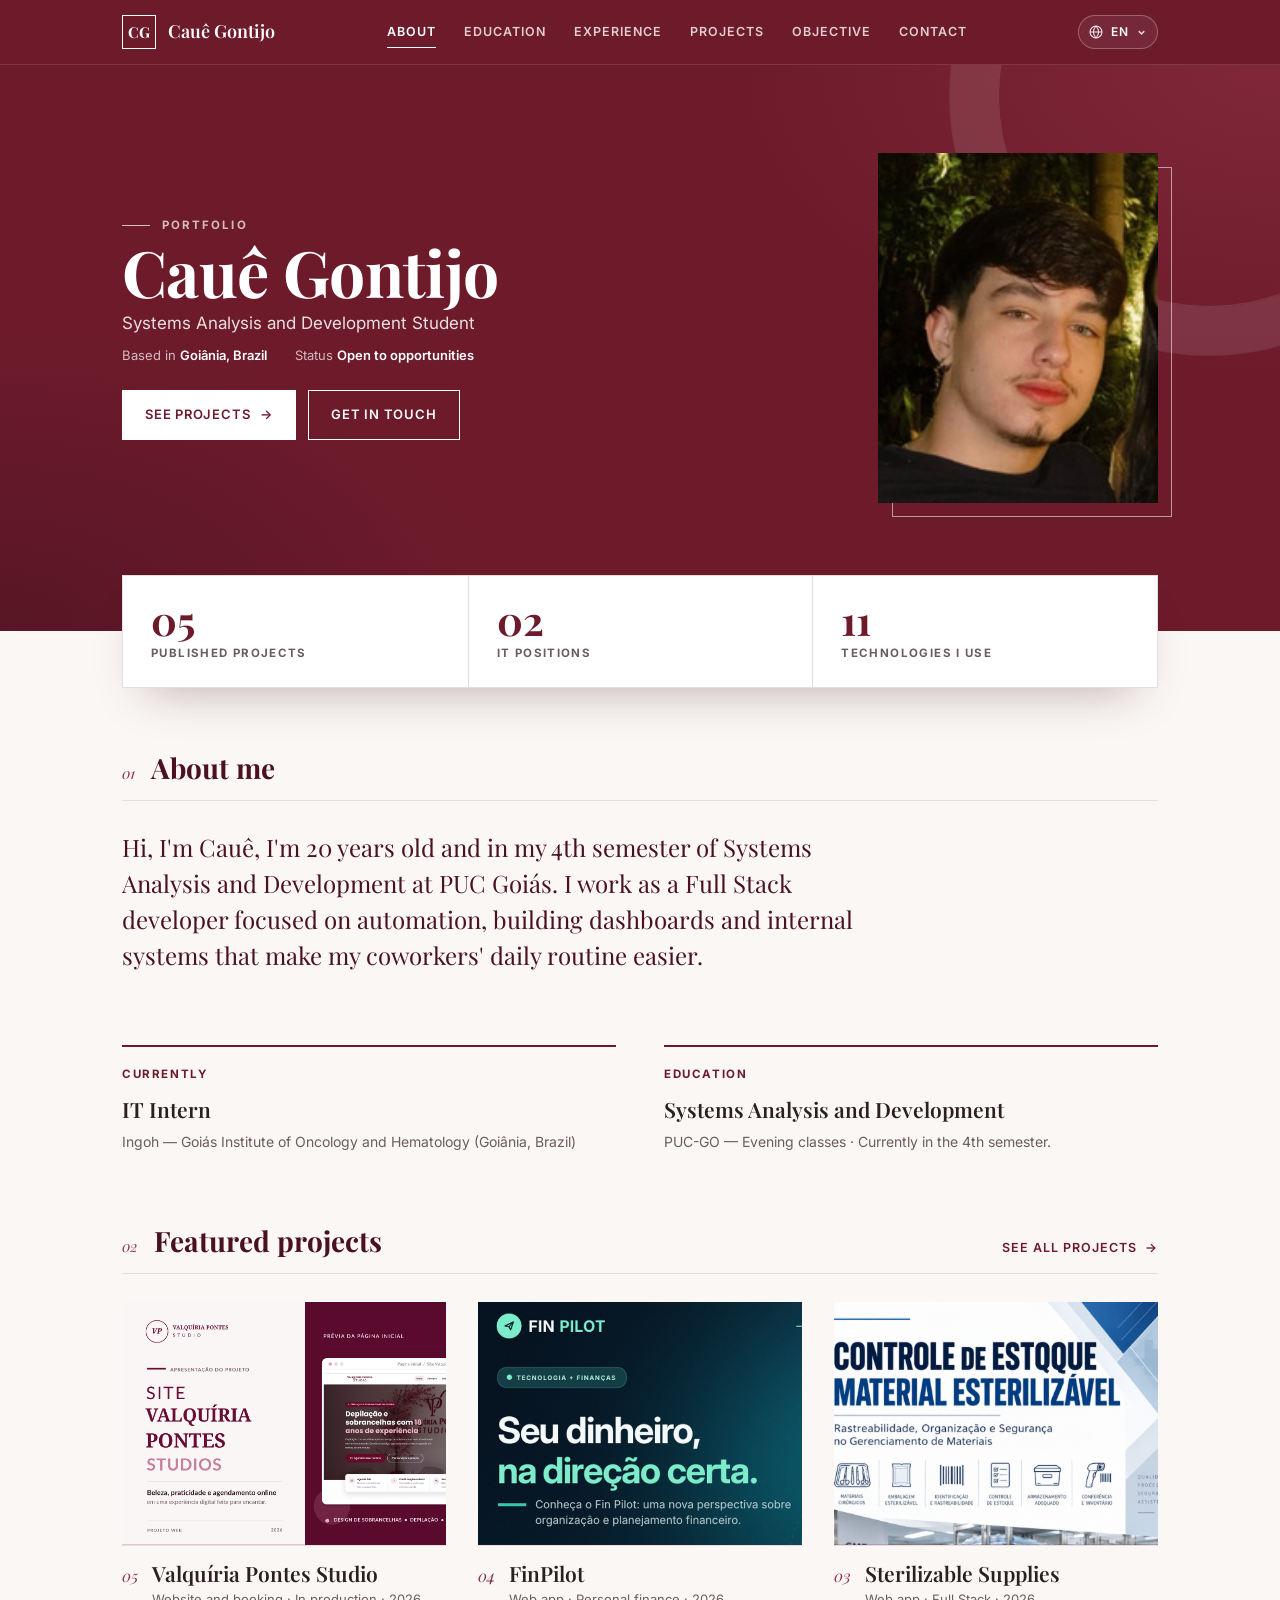
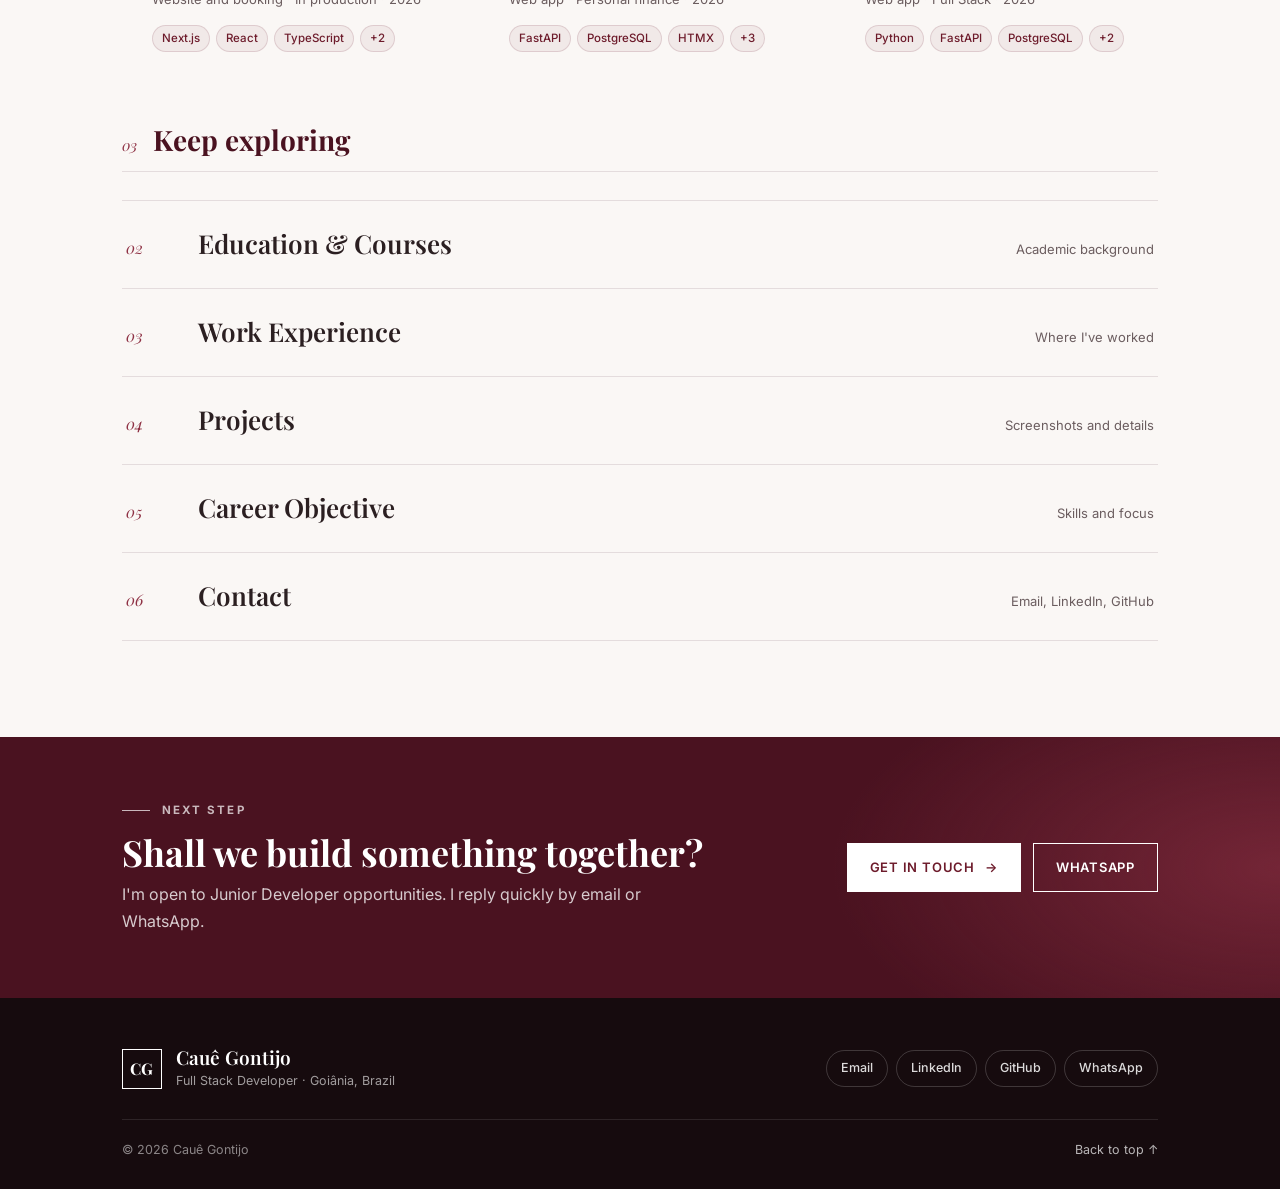
==== commit 7b35cc88: "Novo visual: menu de idioma, destaques na home, faixa de contato e rodapé Co-Authored-By: Claude Opu" ====
--- a/index.html
+++ b/index.html
@@ -50,7 +50,11 @@
     </div>
   </section>
 
-  <main>
+  <div class="container stats-wrap">
+    <dl class="stats" id="home-stats"></dl>
+  </div>
+
+  <main class="main-home">
     <div class="container">
       <section>
         <div class="section-head">
@@ -67,7 +71,16 @@
 
       <section>
         <div class="section-head">
-          <span class="section-num">02–06</span>
+          <span class="section-num">02</span>
+          <h2 class="section-title" data-i18n="home.destaques">Projetos em destaque</h2>
+          <a href="projetos.html" class="section-link"><span data-i18n="home.verTodos">Ver todos os projetos</span> <span class="arrow">&rarr;</span></a>
+        </div>
+        <div class="projects-grid" id="home-destaques"></div>
+      </section>
+
+      <section>
+        <div class="section-head">
+          <span class="section-num">03</span>
           <h2 class="section-title" data-i18n="home.continue">Continue por aqui</h2>
         </div>
         <ul class="page-index">
--- a/css/style.css
+++ b/css/style.css
@@ -163,55 +163,194 @@
   transform: scaleX(1);
 }
 
-/* Seletor de idioma (PT · EN · ES) */
+/* Sombra quando a página rola */
+.site-header {
+  transition: box-shadow 0.25s ease;
+}
+
+.site-header.is-scrolled {
+  box-shadow: 0 8px 24px rgba(22, 11, 14, 0.22);
+}
+
+/* Seletor de idioma: botão + menu suspenso */
 .header-inner {
   position: relative;
 }
 
 .lang-switch {
-  display: flex;
+  position: relative;
   flex-shrink: 0;
-  border: 1px solid rgba(255, 255, 255, 0.35);
-}
-
-.lang-switch button {
-  appearance: none;
-  border: 0;
-  background: transparent;
-  color: rgba(255, 255, 255, 0.72);
-  font: 600 11.5px/1 var(--sans);
+}
+
+.lang-toggle {
+  display: inline-flex;
+  align-items: center;
+  gap: 7px;
+  height: 34px;
+  padding: 0 10px 0 9px;
+  background: rgba(255, 255, 255, 0.06);
+  border: 1px solid rgba(255, 255, 255, 0.28);
+  border-radius: 999px;
+  color: var(--branco);
+  font: 600 12px/1 var(--sans);
   letter-spacing: 0.08em;
-  padding: 7px 9px;
-  cursor: pointer;
-  transition: background 0.15s ease, color 0.15s ease;
-}
-
-.lang-switch button + button {
-  border-left: 1px solid rgba(255, 255, 255, 0.35);
-}
-
-.lang-switch button:hover {
-  color: var(--branco);
-  background: rgba(255, 255, 255, 0.1);
-}
-
-.lang-switch button.active {
-  background: var(--branco);
-  color: var(--vinho);
-}
-
-.lang-switch button:focus-visible {
+  transition: background 0.15s ease, border-color 0.15s ease;
+}
+
+.lang-toggle:hover,
+.lang-switch.is-open .lang-toggle {
+  background: rgba(255, 255, 255, 0.14);
+  border-color: rgba(255, 255, 255, 0.55);
+}
+
+.lang-toggle:focus-visible {
   outline: 2px solid var(--branco);
   outline-offset: 2px;
 }
 
+.lang-icon {
+  width: 16px;
+  height: 16px;
+  opacity: 0.9;
+}
+
+.lang-caret {
+  width: 11px;
+  height: 11px;
+  opacity: 0.8;
+  transition: transform 0.2s ease;
+}
+
+.lang-switch.is-open .lang-caret {
+  transform: rotate(180deg);
+}
+
+.lang-menu {
+  position: absolute;
+  top: calc(100% + 10px);
+  right: 0;
+  z-index: 110;
+  min-width: 188px;
+  padding: 6px;
+  list-style: none;
+  background: var(--branco);
+  border: 1px solid var(--borda);
+  border-radius: 10px;
+  box-shadow: 0 18px 40px rgba(22, 11, 14, 0.22);
+  animation: lang-in 0.16s ease;
+}
+
+.lang-menu[hidden] {
+  display: none;
+}
+
+@keyframes lang-in {
+  from {
+    opacity: 0;
+    transform: translateY(-4px);
+  }
+}
+
+.lang-option {
+  display: flex;
+  align-items: center;
+  gap: 12px;
+  width: 100%;
+  padding: 9px 10px;
+  background: none;
+  border: 0;
+  border-radius: 6px;
+  color: var(--cinza-texto);
+  font-size: 14px;
+  text-align: left;
+  transition: background 0.12s ease;
+}
+
+.lang-option:hover,
+.lang-option:focus-visible {
+  background: var(--off-white);
+}
+
+.lang-option:focus-visible {
+  outline: 2px solid var(--vinho-claro);
+  outline-offset: -2px;
+}
+
+.lang-code {
+  width: 26px;
+  font-size: 11px;
+  font-weight: 700;
+  letter-spacing: 0.08em;
+  color: var(--cinza-medio);
+}
+
+.lang-name {
+  flex: 1;
+}
+
+.lang-check {
+  width: 15px;
+  height: 15px;
+  color: var(--vinho);
+  visibility: hidden;
+}
+
+.lang-option.active {
+  color: var(--vinho);
+  font-weight: 600;
+}
+
+.lang-option.active .lang-code {
+  color: var(--vinho);
+}
+
+.lang-option.active .lang-check {
+  visibility: visible;
+}
+
 /* ---------------------------------------------------------------------- */
 /* Hero                                                                   */
 /* ---------------------------------------------------------------------- */
 .page-hero {
-  background: var(--vinho);
+  position: relative;
+  overflow: hidden;
+  background:
+    radial-gradient(ellipse 70% 90% at 100% 0%, rgba(143, 50, 69, 0.55), transparent 60%),
+    radial-gradient(ellipse 60% 80% at 0% 100%, rgba(74, 18, 32, 0.6), transparent 65%),
+    var(--vinho);
   color: var(--branco);
   padding: 72px 0 56px;
+}
+
+/* Anéis decorativos no canto */
+.page-hero::before,
+.page-hero::after {
+  content: "";
+  position: absolute;
+  border-radius: 50%;
+  pointer-events: none;
+}
+
+.page-hero::before {
+  width: 420px;
+  height: 420px;
+  right: -140px;
+  top: -180px;
+  border: 1px solid rgba(255, 255, 255, 0.12);
+  box-shadow: 0 0 0 48px rgba(255, 255, 255, 0.025), 0 0 0 49px rgba(255, 255, 255, 0.08);
+}
+
+.page-hero::after {
+  width: 160px;
+  height: 160px;
+  right: 18%;
+  bottom: -110px;
+  background: rgba(255, 255, 255, 0.04);
+}
+
+.page-hero .container {
+  position: relative;
+  z-index: 1;
 }
 
 .page-hero .container {
@@ -252,7 +391,7 @@
 
 /* Hero da página inicial */
 .hero-home {
-  padding: 88px 0 80px;
+  padding: 88px 0 128px;
 }
 
 .hero-home .container {
@@ -754,6 +893,36 @@
   color: var(--cinza-medio);
 }
 
+.project-stack {
+  grid-column: 2;
+  display: flex;
+  flex-wrap: wrap;
+  gap: 6px;
+  margin-top: 10px;
+  list-style: none;
+}
+
+.project-stack li {
+  padding: 3px 9px;
+  font-size: 11.5px;
+  font-weight: 500;
+  color: var(--vinho);
+  background: rgba(109, 27, 43, 0.06);
+  border: 1px solid rgba(109, 27, 43, 0.14);
+  border-radius: 999px;
+}
+
+.project-cover {
+  box-shadow: 0 1px 0 var(--borda);
+  transition: box-shadow 0.3s ease, transform 0.3s ease;
+}
+
+.project-card:hover .project-cover,
+.project-card:focus-visible .project-cover {
+  transform: translateY(-4px);
+  box-shadow: 0 22px 40px -18px rgba(74, 18, 32, 0.45);
+}
+
 /* Espaço reservado enquanto não há foto */
 .placeholder {
   width: 100%;
@@ -824,6 +993,27 @@
 .book-desc {
   font-size: 14.5px;
   color: rgba(255, 255, 255, 0.72);
+}
+
+.book-link {
+  align-self: flex-start;
+  margin-top: 16px;
+  padding-bottom: 2px;
+  font-size: 12.5px;
+  font-weight: 600;
+  text-transform: uppercase;
+  letter-spacing: 0.08em;
+  color: var(--branco);
+  border-bottom: 1.5px solid rgba(255, 255, 255, 0.5);
+  transition: border-color 0.15s ease;
+}
+
+.book-link:hover {
+  border-color: var(--branco);
+}
+
+.book-link[hidden] {
+  display: none;
 }
 
 .book-count {
@@ -1003,30 +1193,212 @@
 /* Footer                                                                 */
 /* ---------------------------------------------------------------------- */
 .site-footer {
-  background: var(--vinho-escuro);
-  color: rgba(255, 255, 255, 0.75);
-  padding: 32px 0;
-  font-size: 13px;
-}
-
-.site-footer .container {
+  background: var(--escuro);
+  color: rgba(255, 255, 255, 0.7);
+  padding: 48px 0 28px;
+  font-size: 13.5px;
+}
+
+.footer-top {
+  display: flex;
+  flex-wrap: wrap;
+  align-items: center;
+  justify-content: space-between;
+  gap: 24px;
+  padding-bottom: 28px;
+  border-bottom: 1px solid rgba(255, 255, 255, 0.1);
+}
+
+.footer-brand {
+  display: flex;
+  align-items: center;
+  gap: 14px;
+  color: var(--branco);
+}
+
+.footer-brand .brand-mark {
+  width: 40px;
+  height: 40px;
+  font-size: 16px;
+}
+
+.footer-brand strong {
+  display: block;
+  font-family: var(--serif);
+  font-size: 19px;
+  font-weight: 600;
+  line-height: 1.2;
+}
+
+.footer-brand small {
+  font-size: 12.5px;
+  color: rgba(255, 255, 255, 0.6);
+}
+
+.footer-links {
+  display: flex;
+  flex-wrap: wrap;
+  gap: 8px;
+  list-style: none;
+}
+
+.footer-links a {
+  display: inline-block;
+  padding: 7px 14px;
+  border: 1px solid rgba(255, 255, 255, 0.18);
+  border-radius: 999px;
+  color: rgba(255, 255, 255, 0.85);
+  font-size: 12.5px;
+  font-weight: 500;
+  transition: background 0.15s ease, color 0.15s ease, border-color 0.15s ease;
+}
+
+.footer-links a:hover {
+  background: var(--branco);
+  border-color: var(--branco);
+  color: var(--escuro);
+}
+
+.footer-bottom {
   display: flex;
   flex-wrap: wrap;
   justify-content: space-between;
-  gap: 12px 24px;
-}
-
-.footer-links {
+  gap: 8px 24px;
+  padding-top: 20px;
+  font-size: 12.5px;
+  color: rgba(255, 255, 255, 0.5);
+}
+
+.footer-top-link {
+  color: rgba(255, 255, 255, 0.7);
+  transition: color 0.15s ease;
+}
+
+.footer-top-link:hover {
+  color: var(--branco);
+}
+
+/* ---------------------------------------------------------------------- */
+/* Faixa de contato (antes do rodapé)                                     */
+/* ---------------------------------------------------------------------- */
+.cta-band {
+  position: relative;
+  overflow: hidden;
+  background:
+    radial-gradient(ellipse 50% 120% at 100% 50%, rgba(143, 50, 69, 0.6), transparent 70%),
+    var(--vinho-escuro);
+  color: var(--branco);
+  padding: 64px 0;
+}
+
+.cta-band .container {
   display: flex;
   flex-wrap: wrap;
-  gap: 8px 22px;
-  list-style: none;
-}
-
-.footer-links a:hover {
-  color: var(--branco);
-  text-decoration: underline;
-  text-underline-offset: 3px;
+  align-items: center;
+  justify-content: space-between;
+  gap: 28px 48px;
+}
+
+.cta-title {
+  margin-top: 12px;
+  font-size: 36px;
+  font-weight: 700;
+}
+
+.cta-text {
+  margin-top: 8px;
+  max-width: 560px;
+  font-size: 16px;
+  color: rgba(255, 255, 255, 0.78);
+}
+
+.cta-actions {
+  display: flex;
+  flex-wrap: wrap;
+  gap: 12px;
+}
+
+/* ---------------------------------------------------------------------- */
+/* Página inicial: números e destaques                                    */
+/* ---------------------------------------------------------------------- */
+.stats-wrap {
+  position: relative;
+  z-index: 2;
+  margin-top: -56px;
+}
+
+.stats {
+  display: grid;
+  grid-template-columns: repeat(3, 1fr);
+  background: var(--branco);
+  border: 1px solid var(--borda);
+  box-shadow: 0 24px 48px -24px rgba(74, 18, 32, 0.35);
+}
+
+.stat {
+  display: flex;
+  flex-direction: column-reverse;
+  gap: 4px;
+  padding: 24px 28px;
+}
+
+.stat + .stat {
+  border-left: 1px solid var(--borda);
+}
+
+.stat dd {
+  font-family: var(--serif);
+  font-size: 40px;
+  font-weight: 700;
+  line-height: 1;
+  color: var(--vinho);
+}
+
+.stat dt {
+  font-size: 11.5px;
+  font-weight: 700;
+  letter-spacing: 0.12em;
+  text-transform: uppercase;
+  color: var(--cinza-medio);
+}
+
+.main-home {
+  padding-top: 64px;
+}
+
+.section-link {
+  margin-left: auto;
+  display: inline-flex;
+  align-items: center;
+  gap: 8px;
+  font-size: 12.5px;
+  font-weight: 600;
+  letter-spacing: 0.08em;
+  text-transform: uppercase;
+  color: var(--vinho);
+  white-space: nowrap;
+}
+
+.section-link .arrow {
+  transition: transform 0.2s ease;
+}
+
+.section-link:hover .arrow {
+  transform: translateX(3px);
+}
+
+/* ---------------------------------------------------------------------- */
+/* Animação de entrada                                                    */
+/* ---------------------------------------------------------------------- */
+.reveal {
+  opacity: 0;
+  transform: translateY(18px);
+  transition: opacity 0.6s ease, transform 0.6s cubic-bezier(0.2, 0.7, 0.2, 1);
+}
+
+.reveal.is-visible {
+  opacity: 1;
+  transform: none;
 }
 
 /* ---------------------------------------------------------------------- */
@@ -1098,7 +1470,7 @@
   /* No celular o seletor fica no canto, na mesma linha do nome */
   .lang-switch {
     position: absolute;
-    top: 12px;
+    top: 11px;
     right: 32px;
   }
 
@@ -1141,8 +1513,69 @@
   }
 
   .lang-switch {
-    top: 14px;
+    top: 13px;
     right: 16px;
+  }
+
+  .page-hero::before {
+    width: 260px;
+    height: 260px;
+    right: -120px;
+    top: -120px;
+  }
+
+  .stats-wrap {
+    margin-top: -44px;
+  }
+
+  .stat {
+    padding: 16px 12px;
+  }
+
+  .stat dd {
+    font-size: 28px;
+  }
+
+  .stat dt {
+    font-size: 9.5px;
+    letter-spacing: 0.06em;
+    line-height: 1.35;
+  }
+
+  .main-home {
+    padding-top: 48px;
+  }
+
+  .section-link span:first-child {
+    display: none;
+  }
+
+  .project-stack {
+    grid-column: 1 / -1;
+    margin-top: 6px;
+    gap: 4px;
+  }
+
+  .project-stack li {
+    font-size: 10.5px;
+    padding: 2px 7px;
+  }
+
+  .cta-band {
+    padding: 48px 0;
+  }
+
+  .cta-title {
+    font-size: 27px;
+  }
+
+  .cta-text {
+    font-size: 15px;
+  }
+
+  .footer-top {
+    flex-direction: column;
+    align-items: flex-start;
   }
 
   .page-hero {
@@ -1162,7 +1595,7 @@
   }
 
   .hero-home {
-    padding: 40px 0 48px;
+    padding: 40px 0 84px;
   }
 
   /* Foto ao lado do nome, como no notebook */
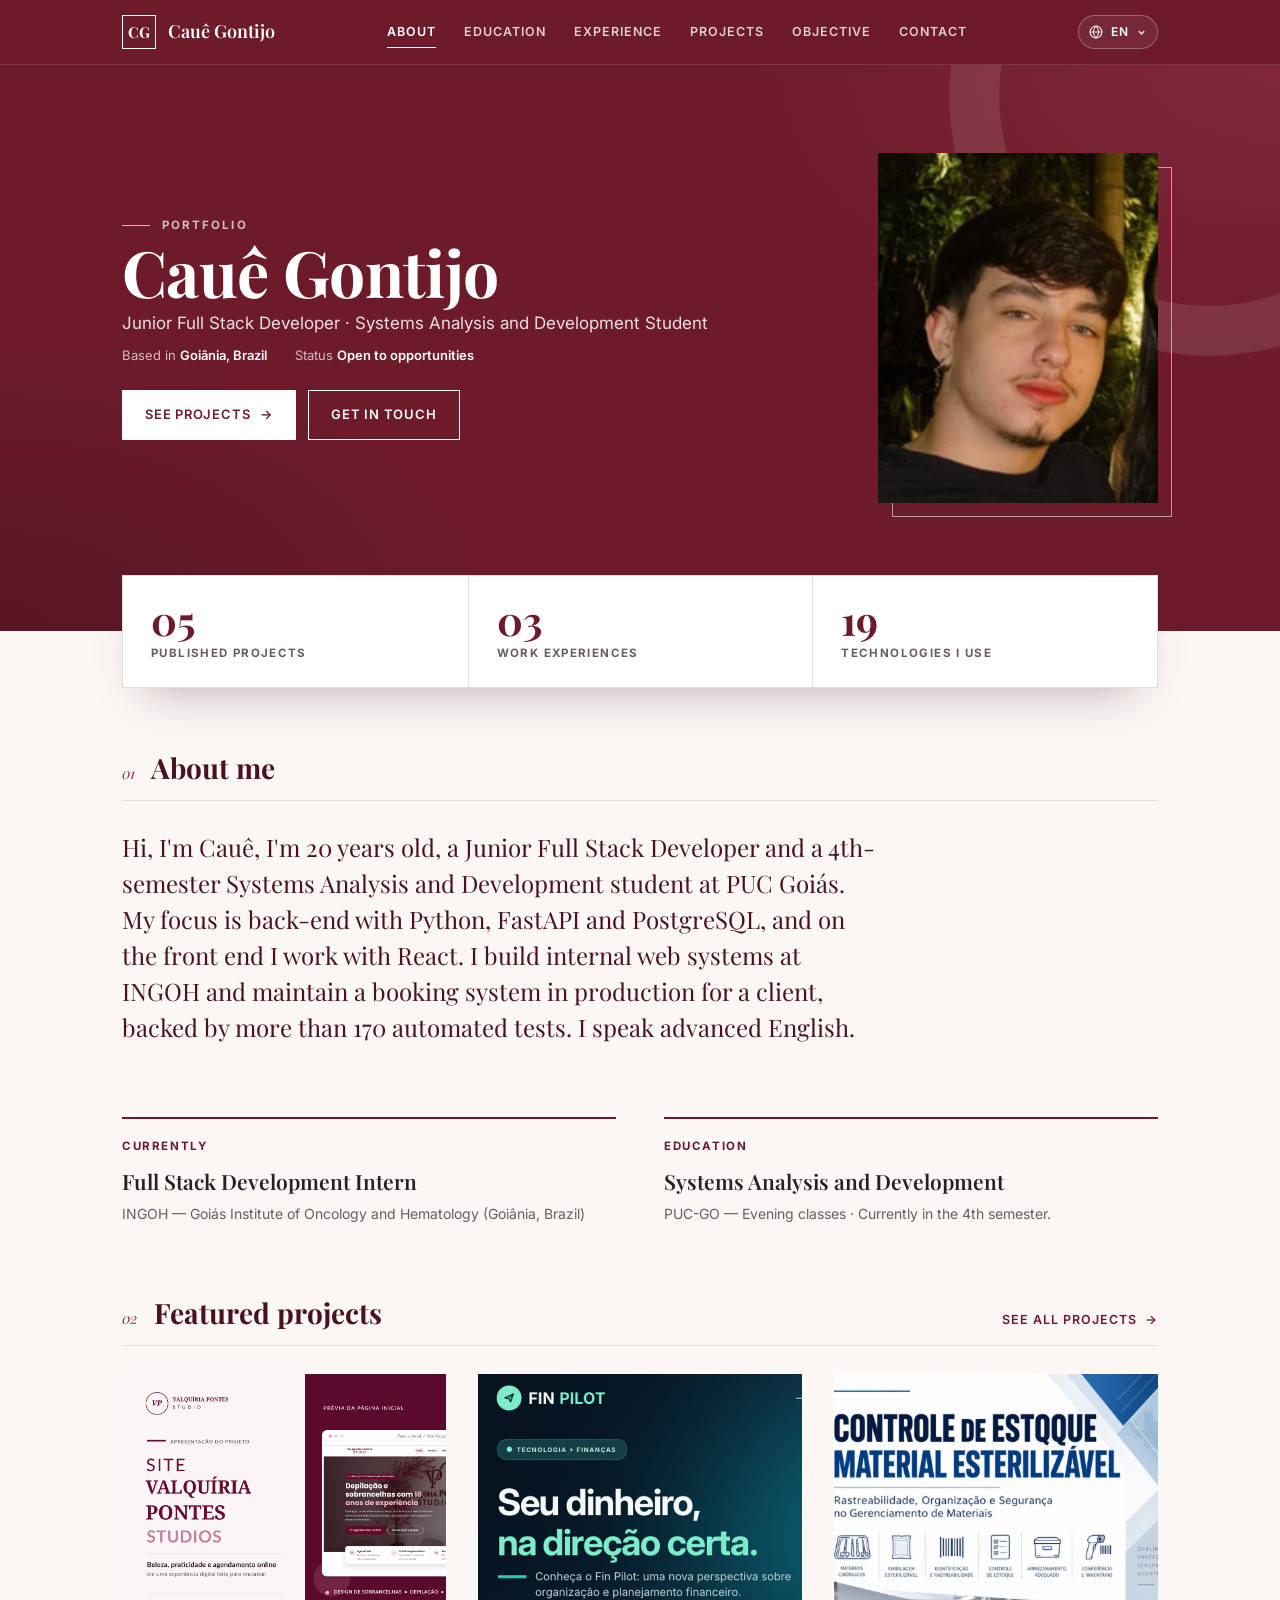
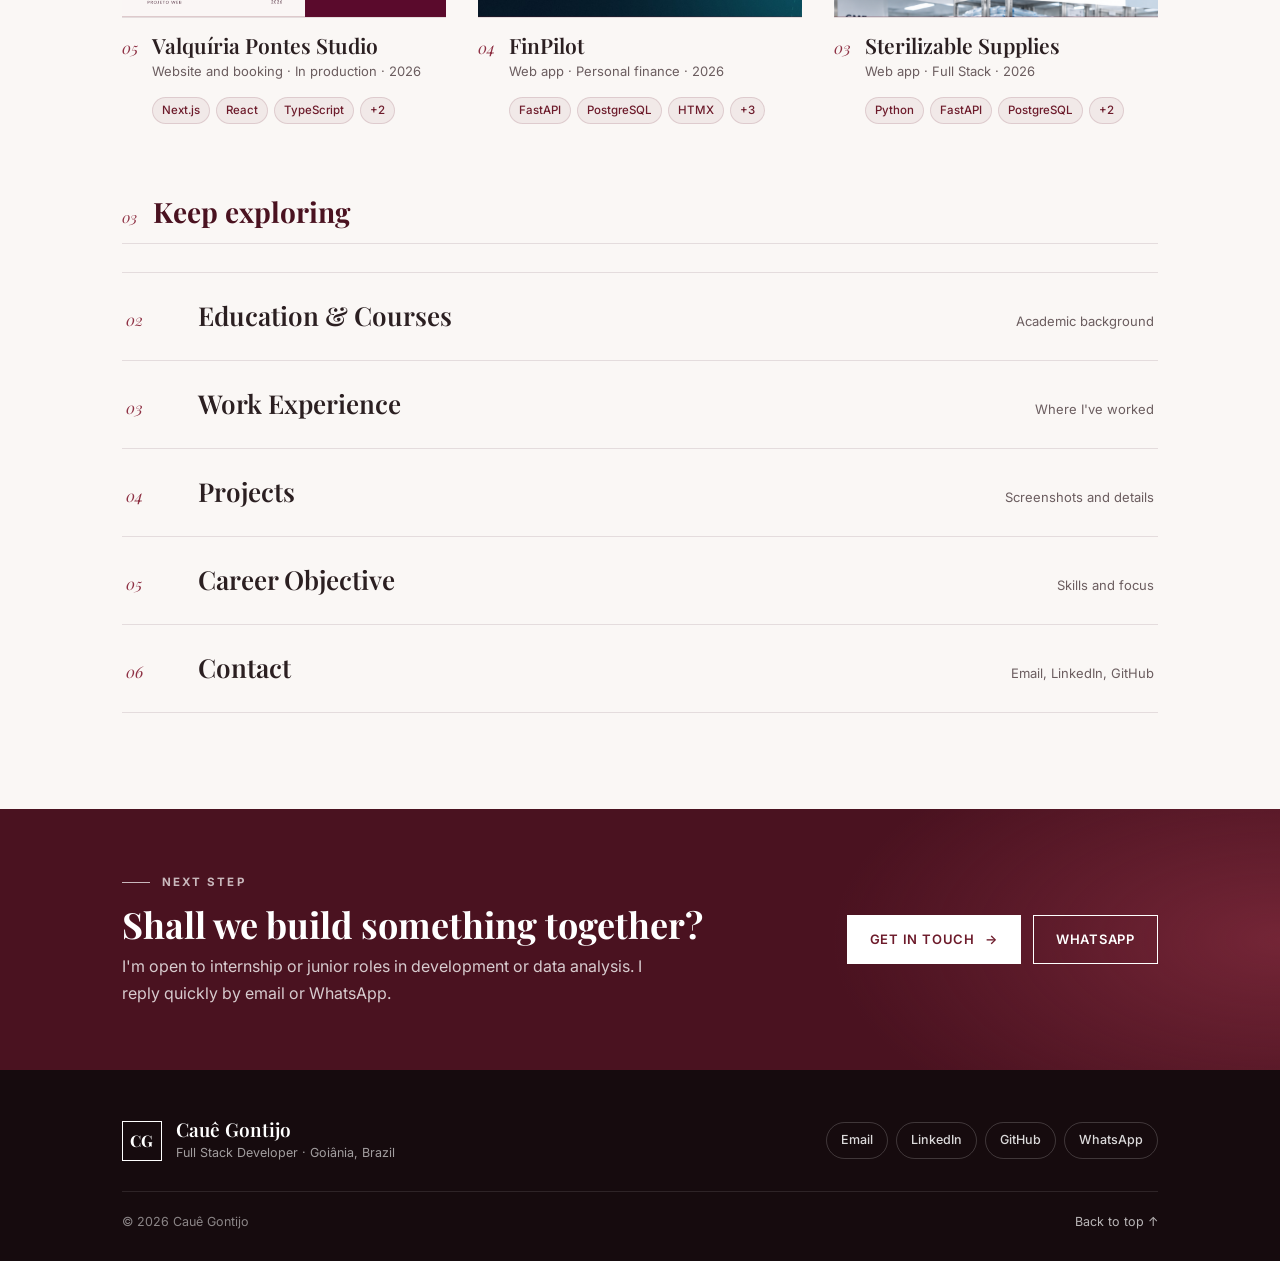
==== commit 009ca836: "Força o navegador a baixar CSS e JS atualizados Adiciona ?v=<data> nos links de style.css, data.js, " ====
--- a/index.html
+++ b/index.html
@@ -8,7 +8,7 @@
   <link rel="preconnect" href="https://fonts.googleapis.com">
   <link rel="preconnect" href="https://fonts.gstatic.com" crossorigin>
   <link href="https://fonts.googleapis.com/css2?family=Playfair+Display:ital,wght@0,600;0,700;1,600&family=Inter:wght@400;500;600;700&display=swap" rel="stylesheet">
-  <link rel="stylesheet" href="css/style.css">
+  <link rel="stylesheet" href="css/style.css?v=202611120736">
 </head>
 <body data-page="sobre">
 
@@ -101,8 +101,8 @@
     </div>
   </footer>
 
-  <script src="js/data.js"></script>
-  <script src="js/i18n.js"></script>
-  <script src="js/main.js"></script>
+  <script src="js/data.js?v=202611120736"></script>
+  <script src="js/i18n.js?v=202611120736"></script>
+  <script src="js/main.js?v=202611120736"></script>
 </body>
 </html>
